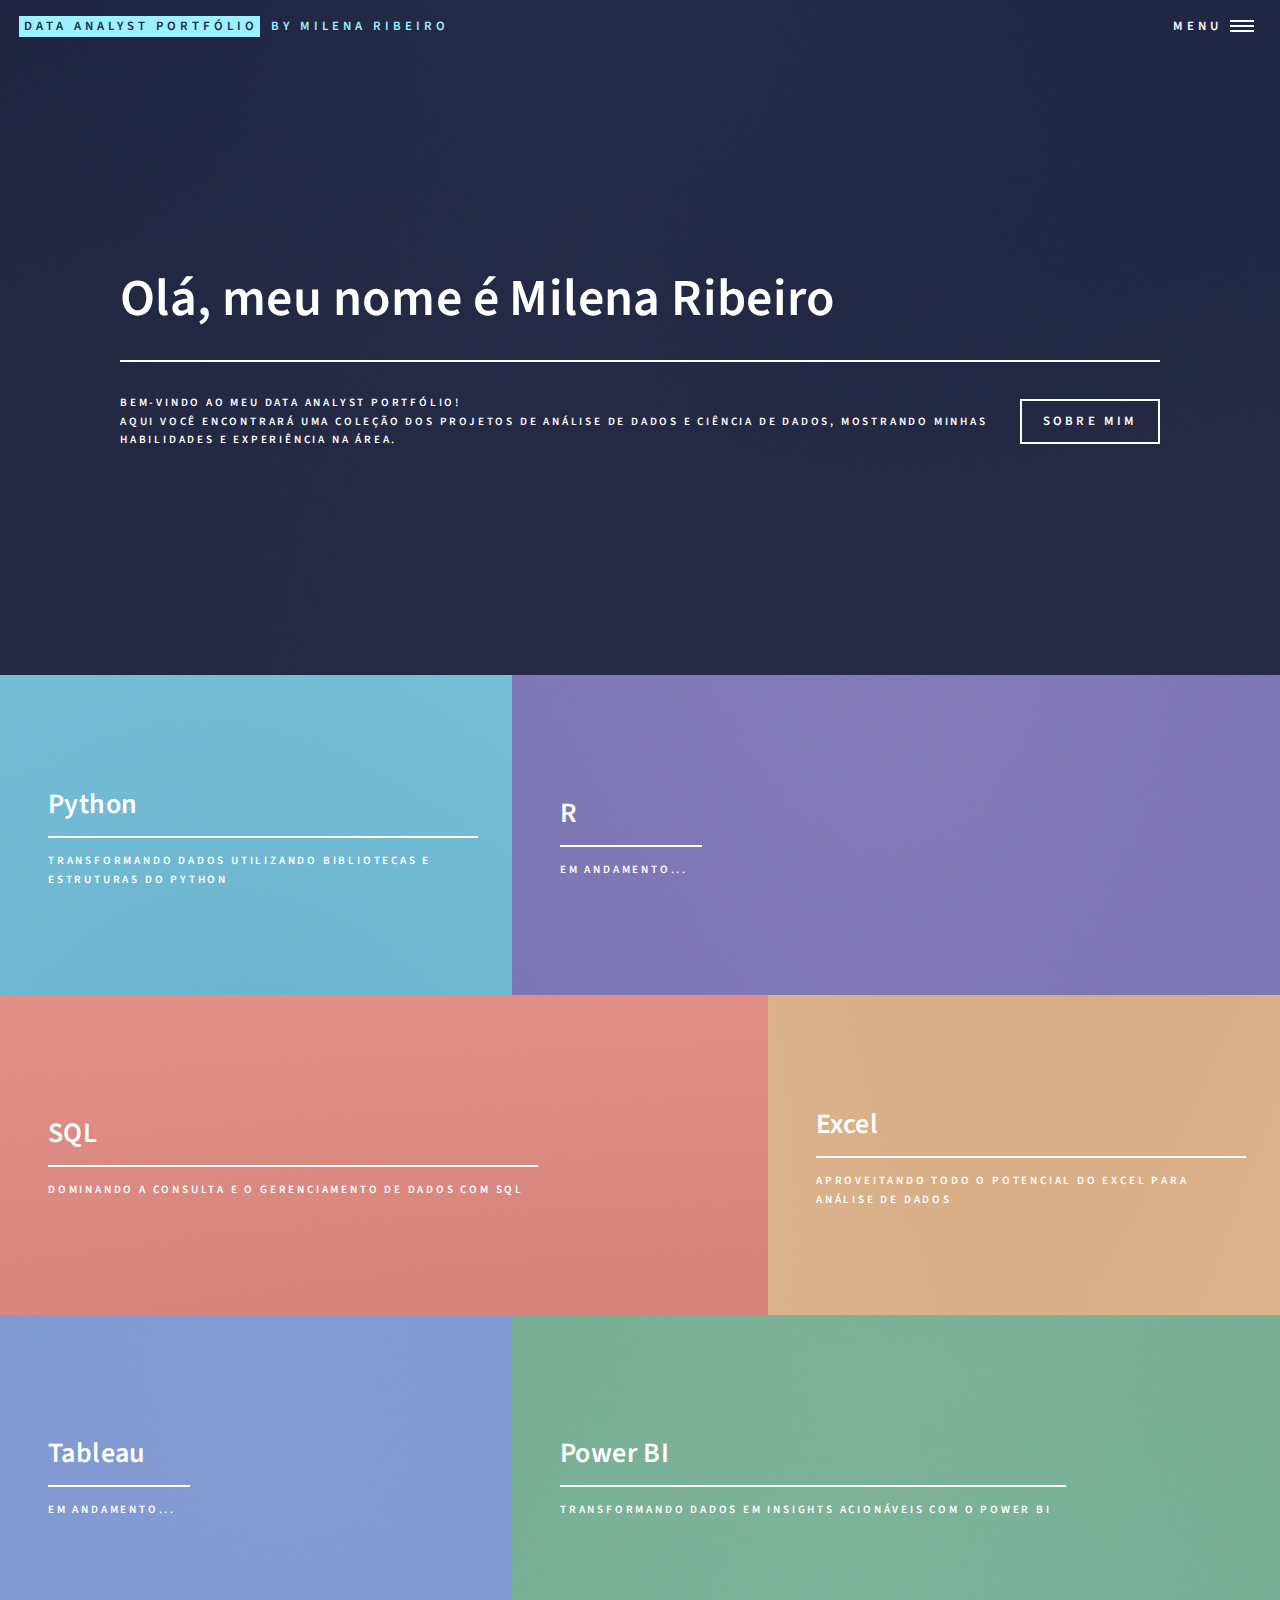
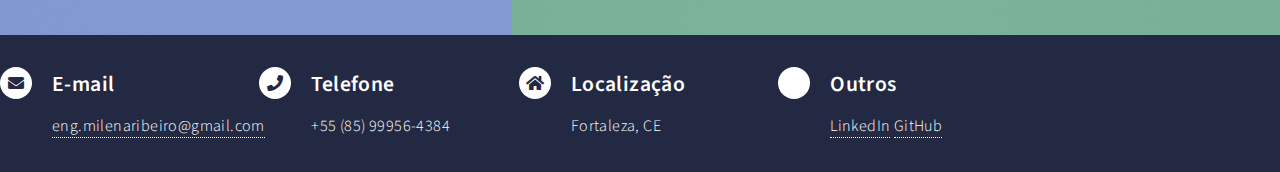
==== index.html @ 3d3c42dd "Base do portfolio" ====
<!DOCTYPE HTML>
<!--
	Forty by HTML5 UP
	html5up.net | @ajlkn
	Free for personal and commercial use under the CCA 3.0 license (html5up.net/license)
-->
<html>
	<head>
		<title>Milena Data Analyst Portfolio</title>
		<meta charset="utf-8" />
		<meta name="viewport" content="width=device-width, initial-scale=1, user-scalable=no" />
		<link rel="stylesheet" href="assets/css/main.css" />
		<noscript><link rel="stylesheet" href="assets/css/noscript.css" /></noscript>
	</head>
	<body class="is-preload">

		<!-- Wrapper -->
			<div id="wrapper">

				<!-- Header -->
					<header id="header" class="alt">
						<a href="index.html" class="logo"><strong>Data Analyst Portfólio</strong> <span>by Milena Ribeiro</span></a>
						<nav>
							<a href="#menu">Menu</a>
						</nav>
					</header>

				<!-- Menu -->
					<nav id="menu">
						<ul class="links">
							<li><a href="index.html">Início</a></li>
							<li><a href="about.html">Sobre mim</a></li>
							<li><a href="#footer">Contatos</a></li>
							 <div class="dropup">
								<button class="dropbtn">Projetos</button>
  								<div class="dropup-content">
										<a href="python.html">Python</a>
										<a href="r.html">R</a>
										<a href="sql.html">SQL</a>
										<a href="excel.html">Excel</a>
										<a href="tableau.html" target="_blank" class="link">Tableau</a>
										<a href="powerbi.html">Power BI</a>
								</div>
							 </div>	
						</ul>	 						
					</nav>

				<!-- Banner -->
					<section id="banner" class="major">
						<div class="inner">
							<header class="major">
								<h1>Olá, meu nome é Milena Ribeiro</h1>
							</header>
							<div class="content">
								<p>Bem-vindo ao meu Data Analyst Portfólio! <br>Aqui você encontrará uma coleção dos projetos de análise de dados e ciência de dados, mostrando minhas habilidades e experiência na área.</p>
								<ul class="actions">
									<li><a href="about.html" class="button">Sobre mim</a></li>
								</ul>
							</div>
						</div>
					</section>

				<!-- Main -->
					<div id="main">

						<!-- One -->
							<section id="one" class="tiles">
								<article>
									<span class="image">
										<img src="images/pic01.jpg" alt="" />
									</span>
									<header class="major">
										<h3><a href="python.html" class="link">Python</a></h3>
										<p>Transformando dados utilizando bibliotecas e estruturas do Python</p>
									</header>
								</article>
								<article>
									<span class="image">
										<img src="images/pic02.jpg" alt="" />
									</span>
									<header class="major">
										<h3><a href="r.html" class="link">R</a></h3>
										<p>Em andamento...</p>
									</header>
								</article>
								<article>
									<span class="image">
										<img src="images/pic03.jpg" alt="" />
									</span>
									<header class="major">
										<h3><a href="sql.html" class="link">SQL</a></h3>
										<p>Dominando a consulta e o gerenciamento de dados com SQL</p>
									</header>
								</article>
								<article>
									<span class="image">
										<img src="images/pic04.jpg" alt="" />
									</span>
									<header class="major">
										<h3><a href="excel.html" class="link">Excel</a></h3>
										<p>Aproveitando todo o potencial do Excel para análise de dados</p>
									</header>
								</article>
								<article>
									<span class="image">
										<img src="images/pic05.jpg" alt="" />
									</span>
									<header class="major">
										<h3><a href="tableau.html" target="_blank" class="link">Tableau</a></h3>
										<p>Em andamento...</p>
									</header>
								</article>
								<article>
									<span class="image">
										<img src="images/pic06.jpg" alt="" />
									</span>
									<header class="major">
										<h3><a href="powerbi.html" class="link">Power BI</a></h3>
										<p>Transformando dados em insights acionáveis com o Power BI</p>
									</header>
								</article>
							</section>

						<!-- Two -->
							<!--<section id="two">
								<div class="inner">
									<header class="major">
										<h2>Massa libero</h2>
									</header>
									<p>Nullam et orci eu lorem consequat tincidunt vivamus et sagittis libero. Mauris aliquet magna magna sed nunc rhoncus pharetra. Pellentesque condimentum sem. In efficitur ligula tate urna. Maecenas laoreet massa vel lacinia pellentesque lorem ipsum dolor. Nullam et orci eu lorem consequat tincidunt. Vivamus et sagittis libero. Mauris aliquet magna magna sed nunc rhoncus amet pharetra et feugiat tempus.</p>
									<ul class="actions">
										<li><a href="landing.html" class="button next">Get Started</a></li>
									</ul>
								</div>
							</section>-->

					</div>

				<!-- Contact -->
					<!--<section id="contact">
						<div class="inner">
							<section>
								<form method="post" action="form-handler.php">
									<div class="fields">
										<div class="field half">
											<label for="name">Name</label>
											<input type="text" name="name" id="name" />
										</div>
										<div class="field half">
											<label for="email">Email</label>
											<input type="text" name="email" id="email" />
										</div>
										<div class="field">
											<label for="message">Message</label>
											<textarea name="message" id="message" rows="6"></textarea>
										</div>
									</div>
									<ul class="actions">
										<li><input type="submit" value="Send Message" class="primary" /></li>
										<li><input type="reset" value="Clear" /></li>
									</ul>
								</form>
							</section>-->
							
						</div>
					</section>
					<p></p>
					<footer id="footer">
					<section class="split">
						<section style="display: inline-block; width: 20%;">
							<div class="contact-method">
								<span class="icon solid alt fa-envelope"></span>
								<h3>E-mail</h3>
								<a href="mailto:eng.milenaribeiro@gmail.com">eng.milenaribeiro@gmail.com</a>
							</div>
						</section>
						<section style="display: inline-block; width: 20%;">
							<div class="contact-method">
								<span class="icon solid alt fa-phone"></span>
								<h3>Telefone</h3>
								<span>+55 (85) 99956-4384</span>
							</div>
						</section>
						<section style="display: inline-block; width: 20%;">
							<div class="contact-method">
								<span class="icon solid alt fa-home"></span>
								<h3>Localização</h3>
								<span>Fortaleza, CE<br /></span>
							</div>
						</section>
						<section style="display: inline-block; width: 20%;">
							<div class="contact-method">
								<span class="icon solid alt fa-github"></span>
								<h3>Outros</h3>
								<span><a href="https://www.linkedin.com/in/engmilenaribeiro/">LinkedIn</a> <a href="https://github.com/mileribeiro">GitHub</a><br /></span>

								</section>
								
							</div>
						</section>
					</footer>
						

						
						
					</section>

				<!-- Footer -->
					<!--<footer id="footer">
						<div class="inner">
							<ul class="icons">-->
								<!--<li><a href="#" class="icon brands alt fa-twitter"><span class="label">Twitter</span></a></li>
								<li><a href="#" class="icon brands alt fa-facebook-f"><span class="label">Facebook</span></a></li>
								<li><a href="#" class="icon brands alt fa-instagram"><span class="label">Instagram</span></a></li>-->
								<!--<li><a href="#" class="icon brands alt fa-github"><span class="label">GitHub</span></a></li>
								<li><a href="#" class="icon brands alt fa-linkedin-in"><span class="label">LinkedIn</span></a></li>
							</ul>
							<ul class="copyright">
								<li>&copy; Untitled</li><li>Design: <a href="https://html5up.net">HTML5 UP</a></li>
							</ul>
						</div>
					</footer>-->

			</div>

		<!-- Scripts -->
			<script src="assets/js/jquery.min.js"></script>
			<script src="assets/js/jquery.scrolly.min.js"></script>
			<script src="assets/js/jquery.scrollex.min.js"></script>
			<script src="assets/js/browser.min.js"></script>
			<script src="assets/js/breakpoints.min.js"></script>
			<script src="assets/js/util.js"></script>
			<script src="assets/js/main.js"></script>

	</body>
</html>
---- assets/css/main.css ----
@import url(fontawesome-all.min.css);
@import url("https://fonts.googleapis.com/css?family=Source+Sans+Pro:300,300italic,600,600italic");

/*
	Forty by HTML5 UP
	html5up.net | @ajlkn
	Free for personal and commercial use under the CCA 3.0 license (html5up.net/license)
*/

html, body, div, span, applet, object,
iframe, h1, h2, h3, h4, h5, h6, p, blockquote,
pre, a, abbr, acronym, address, big, cite,
code, del, dfn, em, img, ins, kbd, q, s, samp,
small, strike, strong, sub, sup, tt, var, b,
u, i, center, dl, dt, dd, ol, ul, li, fieldset,
form, label, legend, table, caption, tbody,
tfoot, thead, tr, th, td, article, aside,
canvas, details, embed, figure, figcaption,
footer, header, hgroup, menu, nav, output, ruby,
section, summary, time, mark, audio, video {
	margin: 0;
	padding: 0;
	border: 0;
	font-size: 100%;
	font: inherit;
	vertical-align: baseline;}

article, aside, details, figcaption, figure,
footer, header, hgroup, menu, nav, section {
	display: block;}

body {
	line-height: 1;
}

ol, ul {
	list-style: none;
}

blockquote, q {
	quotes: none;
}

	blockquote:before, blockquote:after, q:before, q:after {
		content: '';
		content: none;
	}

table {
	border-collapse: collapse;
	border-spacing: 0;
}

body {
	-webkit-text-size-adjust: none;
}

mark {
	background-color: transparent;
	color: inherit;
}

input::-moz-focus-inner {
	border: 0;
	padding: 0;
}

input, select, textarea {
	-moz-appearance: none;
	-webkit-appearance: none;
	-ms-appearance: none;
	appearance: none;
}

/* Basic */

	@-ms-viewport {
		width: device-width;
	}

	body {
		-ms-overflow-style: scrollbar;
	}

	@media screen and (max-width: 480px) {

		html, body {
			min-width: 320px;
		}

	}

	html {
		box-sizing: border-box;
	}

	*, *:before, *:after {
		box-sizing: inherit;
	}

	body {
		background: #242943;
	}

		body.is-preload *, body.is-preload *:before, body.is-preload *:after {
			-moz-animation: none !important;
			-webkit-animation: none !important;
			-ms-animation: none !important;
			animation: none !important;
			-moz-transition: none !important;
			-webkit-transition: none !important;
			-ms-transition: none !important;
			transition: none !important;
		}

/* Type */

	body, input, select, textarea {
		color: #ffffff;
		font-family: "Source Sans Pro", Helvetica, sans-serif;
		font-size: 17pt;
		font-weight: 300;
		letter-spacing: 0.025em;
		line-height: 1.65;
	}

		@media screen and (max-width: 1680px) {

			body, input, select, textarea {
				font-size: 14pt;
			}

		}

		@media screen and (max-width: 1280px) {

			body, input, select, textarea {
				font-size: 12pt;
			}

		}

		@media screen and (max-width: 360px) {

			body, input, select, textarea {
				font-size: 11pt;
			}

		}

	a {
		-moz-transition: color 0.2s ease-in-out, border-bottom-color 0.2s ease-in-out;
		-webkit-transition: color 0.2s ease-in-out, border-bottom-color 0.2s ease-in-out;
		-ms-transition: color 0.2s ease-in-out, border-bottom-color 0.2s ease-in-out;
		transition: color 0.2s ease-in-out, border-bottom-color 0.2s ease-in-out;
		border-bottom: dotted 1px;
		color: inherit;
		text-decoration: none;
	}

		a:hover {
			border-bottom-color: transparent;
			color: #9bf1ff !important;
		}

		a:active {
			color: #53e3fb !important;
		}

	strong, b {
		color: #ffffff;
		font-weight: 600;
	}

	em, i {
		font-style: italic;
	}

	p {
		margin: 0 0 2em 0;
	}

	h1, h2, h3, h4, h5, h6 {
		color: #ffffff;
		font-weight: 600;
		line-height: 1.65;
		margin: 0 0 1em 0;
	}

		h1 a, h2 a, h3 a, h4 a, h5 a, h6 a {
			color: inherit;
			border-bottom: 0;
		}

	h1 {
		font-size: 2.5em;
	}

	h2 {
		font-size: 1.75em;
	}

	h3 {
		font-size: 1.35em;
	}

	h4 {
		font-size: 1.1em;
	}

	h5 {
		font-size: 0.9em;
	}

	h6 {
		font-size: 0.7em;
	}

	@media screen and (max-width: 736px) {

		h1 {
			font-size: 2em;
		}

		h2 {
			font-size: 1.5em;
		}

		h3 {
			font-size: 1.25em;
		}

	}

	sub {
		font-size: 0.8em;
		position: relative;
		top: 0.5em;
	}

	sup {
		font-size: 0.8em;
		position: relative;
		top: -0.5em;
	}

	blockquote {
		border-left: solid 4px rgba(212, 212, 255, 0.1);
		font-style: italic;
		margin: 0 0 2em 0;
		padding: 0.5em 0 0.5em 2em;
	}

	code {
		background: rgba(212, 212, 255, 0.035);
		font-family: "Courier New", monospace;
		font-size: 0.9em;
		margin: 0 0.25em;
		padding: 0.25em 0.65em;
	}

	pre {
		-webkit-overflow-scrolling: touch;
		font-family: "Courier New", monospace;
		font-size: 0.9em;
		margin: 0 0 2em 0;
	}

		pre code {
			display: block;
			line-height: 1.75;
			padding: 1em 1.5em;
			overflow-x: auto;
		}

	hr {
		border: 0;
		border-bottom: solid 1px rgba(212, 212, 255, 0.1);
		margin: 2em 0;
	}

		hr.major {
			margin: 3em 0;
		}

	.align-left {
		text-align: left;
	}

	.align-center {
		text-align: center;
	}

	.align-right {
		text-align: right;
	}

/* Row */

	.row {
		display: flex;
		flex-wrap: wrap;
		box-sizing: border-box;
		align-items: stretch;
	}

		.row > * {
			box-sizing: border-box;
		}

		.row.gtr-uniform > * > :last-child {
			margin-bottom: 0;
		}

		.row.aln-left {
			justify-content: flex-start;
		}

		.row.aln-center {
			justify-content: center;
		}

		.row.aln-right {
			justify-content: flex-end;
		}

		.row.aln-top {
			align-items: flex-start;
		}

		.row.aln-middle {
			align-items: center;
		}

		.row.aln-bottom {
			align-items: flex-end;
		}

		.row > .imp {
			order: -1;
		}

		.row > .col-1 {
			width: 8.33333%;
		}

		.row > .off-1 {
			margin-left: 8.33333%;
		}

		.row > .col-2 {
			width: 16.66667%;
		}

		.row > .off-2 {
			margin-left: 16.66667%;
		}

		.row > .col-3 {
			width: 25%;
		}

		.row > .off-3 {
			margin-left: 25%;
		}

		.row > .col-4 {
			width: 33.33333%;
		}

		.row > .off-4 {
			margin-left: 33.33333%;
		}

		.row > .col-5 {
			width: 41.66667%;
		}

		.row > .off-5 {
			margin-left: 41.66667%;
		}

		.row > .col-6 {
			width: 50%;
		}

		.row > .off-6 {
			margin-left: 50%;
		}

		.row > .col-7 {
			width: 58.33333%;
		}

		.row > .off-7 {
			margin-left: 58.33333%;
		}

		.row > .col-8 {
			width: 66.66667%;
		}

		.row > .off-8 {
			margin-left: 66.66667%;
		}

		.row > .col-9 {
			width: 75%;
		}

		.row > .off-9 {
			margin-left: 75%;
		}

		.row > .col-10 {
			width: 83.33333%;
		}

		.row > .off-10 {
			margin-left: 83.33333%;
		}

		.row > .col-11 {
			width: 91.66667%;
		}

		.row > .off-11 {
			margin-left: 91.66667%;
		}

		.row > .col-12 {
			width: 100%;
		}

		.row > .off-12 {
			margin-left: 100%;
		}

		.row.gtr-0 {
			margin-top: 0;
			margin-left: 0em;
		}

			.row.gtr-0 > * {
				padding: 0 0 0 0em;
			}

			.row.gtr-0.gtr-uniform {
				margin-top: 0em;
			}

				.row.gtr-0.gtr-uniform > * {
					padding-top: 0em;
				}

		.row.gtr-25 {
			margin-top: 0;
			margin-left: -0.5em;
		}

			.row.gtr-25 > * {
				padding: 0 0 0 0.5em;
			}

			.row.gtr-25.gtr-uniform {
				margin-top: -0.5em;
			}

				.row.gtr-25.gtr-uniform > * {
					padding-top: 0.5em;
				}

		.row.gtr-50 {
			margin-top: 0;
			margin-left: -1em;
		}

			.row.gtr-50 > * {
				padding: 0 0 0 1em;
			}

			.row.gtr-50.gtr-uniform {
				margin-top: -1em;
			}

				.row.gtr-50.gtr-uniform > * {
					padding-top: 1em;
				}

		.row {
			margin-top: 0;
			margin-left: -2em;
		}

			.row > * {
				padding: 0 0 0 2em;
			}

			.row.gtr-uniform {
				margin-top: -2em;
			}

				.row.gtr-uniform > * {
					padding-top: 2em;
				}

		.row.gtr-150 {
			margin-top: 0;
			margin-left: -3em;
		}

			.row.gtr-150 > * {
				padding: 0 0 0 3em;
			}

			.row.gtr-150.gtr-uniform {
				margin-top: -3em;
			}

				.row.gtr-150.gtr-uniform > * {
					padding-top: 3em;
				}

		.row.gtr-200 {
			margin-top: 0;
			margin-left: -4em;
		}

			.row.gtr-200 > * {
				padding: 0 0 0 4em;
			}

			.row.gtr-200.gtr-uniform {
				margin-top: -4em;
			}

				.row.gtr-200.gtr-uniform > * {
					padding-top: 4em;
				}

		@media screen and (max-width: 1680px) {

			.row {
				display: flex;
				flex-wrap: wrap;
				box-sizing: border-box;
				align-items: stretch;
			}

				.row > * {
					box-sizing: border-box;
				}

				.row.gtr-uniform > * > :last-child {
					margin-bottom: 0;
				}

				.row.aln-left {
					justify-content: flex-start;
				}

				.row.aln-center {
					justify-content: center;
				}

				.row.aln-right {
					justify-content: flex-end;
				}

				.row.aln-top {
					align-items: flex-start;
				}

				.row.aln-middle {
					align-items: center;
				}

				.row.aln-bottom {
					align-items: flex-end;
				}

				.row > .imp-xlarge {
					order: -1;
				}

				.row > .col-1-xlarge {
					width: 8.33333%;
				}

				.row > .off-1-xlarge {
					margin-left: 8.33333%;
				}

				.row > .col-2-xlarge {
					width: 16.66667%;
				}

				.row > .off-2-xlarge {
					margin-left: 16.66667%;
				}

				.row > .col-3-xlarge {
					width: 25%;
				}

				.row > .off-3-xlarge {
					margin-left: 25%;
				}

				.row > .col-4-xlarge {
					width: 33.33333%;
				}

				.row > .off-4-xlarge {
					margin-left: 33.33333%;
				}

				.row > .col-5-xlarge {
					width: 41.66667%;
				}

				.row > .off-5-xlarge {
					margin-left: 41.66667%;
				}

				.row > .col-6-xlarge {
					width: 50%;
				}

				.row > .off-6-xlarge {
					margin-left: 50%;
				}

				.row > .col-7-xlarge {
					width: 58.33333%;
				}

				.row > .off-7-xlarge {
					margin-left: 58.33333%;
				}

				.row > .col-8-xlarge {
					width: 66.66667%;
				}

				.row > .off-8-xlarge {
					margin-left: 66.66667%;
				}

				.row > .col-9-xlarge {
					width: 75%;
				}

				.row > .off-9-xlarge {
					margin-left: 75%;
				}

				.row > .col-10-xlarge {
					width: 83.33333%;
				}

				.row > .off-10-xlarge {
					margin-left: 83.33333%;
				}

				.row > .col-11-xlarge {
					width: 91.66667%;
				}

				.row > .off-11-xlarge {
					margin-left: 91.66667%;
				}

				.row > .col-12-xlarge {
					width: 100%;
				}

				.row > .off-12-xlarge {
					margin-left: 100%;
				}

				.row.gtr-0 {
					margin-top: 0;
					margin-left: 0em;
				}

					.row.gtr-0 > * {
						padding: 0 0 0 0em;
					}

					.row.gtr-0.gtr-uniform {
						margin-top: 0em;
					}

						.row.gtr-0.gtr-uniform > * {
							padding-top: 0em;
						}

				.row.gtr-25 {
					margin-top: 0;
					margin-left: -0.5em;
				}

					.row.gtr-25 > * {
						padding: 0 0 0 0.5em;
					}

					.row.gtr-25.gtr-uniform {
						margin-top: -0.5em;
					}

						.row.gtr-25.gtr-uniform > * {
							padding-top: 0.5em;
						}

				.row.gtr-50 {
					margin-top: 0;
					margin-left: -1em;
				}

					.row.gtr-50 > * {
						padding: 0 0 0 1em;
					}

					.row.gtr-50.gtr-uniform {
						margin-top: -1em;
					}

						.row.gtr-50.gtr-uniform > * {
							padding-top: 1em;
						}

				.row {
					margin-top: 0;
					margin-left: -2em;
				}

					.row > * {
						padding: 0 0 0 2em;
					}

					.row.gtr-uniform {
						margin-top: -2em;
					}

						.row.gtr-uniform > * {
							padding-top: 2em;
						}

				.row.gtr-150 {
					margin-top: 0;
					margin-left: -3em;
				}

					.row.gtr-150 > * {
						padding: 0 0 0 3em;
					}

					.row.gtr-150.gtr-uniform {
						margin-top: -3em;
					}

						.row.gtr-150.gtr-uniform > * {
							padding-top: 3em;
						}

				.row.gtr-200 {
					margin-top: 0;
					margin-left: -4em;
				}

					.row.gtr-200 > * {
						padding: 0 0 0 4em;
					}

					.row.gtr-200.gtr-uniform {
						margin-top: -4em;
					}

						.row.gtr-200.gtr-uniform > * {
							padding-top: 4em;
						}

		}

		@media screen and (max-width: 1280px) {

			.row {
				display: flex;
				flex-wrap: wrap;
				box-sizing: border-box;
				align-items: stretch;
			}

				.row > * {
					box-sizing: border-box;
				}

				.row.gtr-uniform > * > :last-child {
					margin-bottom: 0;
				}

				.row.aln-left {
					justify-content: flex-start;
				}

				.row.aln-center {
					justify-content: center;
				}

				.row.aln-right {
					justify-content: flex-end;
				}

				.row.aln-top {
					align-items: flex-start;
				}

				.row.aln-middle {
					align-items: center;
				}

				.row.aln-bottom {
					align-items: flex-end;
				}

				.row > .imp-large {
					order: -1;
				}

				.row > .col-1-large {
					width: 8.33333%;
				}

				.row > .off-1-large {
					margin-left: 8.33333%;
				}

				.row > .col-2-large {
					width: 16.66667%;
				}

				.row > .off-2-large {
					margin-left: 16.66667%;
				}

				.row > .col-3-large {
					width: 25%;
				}

				.row > .off-3-large {
					margin-left: 25%;
				}

				.row > .col-4-large {
					width: 33.33333%;
				}

				.row > .off-4-large {
					margin-left: 33.33333%;
				}

				.row > .col-5-large {
					width: 41.66667%;
				}

				.row > .off-5-large {
					margin-left: 41.66667%;
				}

				.row > .col-6-large {
					width: 50%;
				}

				.row > .off-6-large {
					margin-left: 50%;
				}

				.row > .col-7-large {
					width: 58.33333%;
				}

				.row > .off-7-large {
					margin-left: 58.33333%;
				}

				.row > .col-8-large {
					width: 66.66667%;
				}

				.row > .off-8-large {
					margin-left: 66.66667%;
				}

				.row > .col-9-large {
					width: 75%;
				}

				.row > .off-9-large {
					margin-left: 75%;
				}

				.row > .col-10-large {
					width: 83.33333%;
				}

				.row > .off-10-large {
					margin-left: 83.33333%;
				}

				.row > .col-11-large {
					width: 91.66667%;
				}

				.row > .off-11-large {
					margin-left: 91.66667%;
				}

				.row > .col-12-large {
					width: 100%;
				}

				.row > .off-12-large {
					margin-left: 100%;
				}

				.row.gtr-0 {
					margin-top: 0;
					margin-left: 0em;
				}

					.row.gtr-0 > * {
						padding: 0 0 0 0em;
					}

					.row.gtr-0.gtr-uniform {
						margin-top: 0em;
					}

						.row.gtr-0.gtr-uniform > * {
							padding-top: 0em;
						}

				.row.gtr-25 {
					margin-top: 0;
					margin-left: -0.375em;
				}

					.row.gtr-25 > * {
						padding: 0 0 0 0.375em;
					}

					.row.gtr-25.gtr-uniform {
						margin-top: -0.375em;
					}

						.row.gtr-25.gtr-uniform > * {
							padding-top: 0.375em;
						}

				.row.gtr-50 {
					margin-top: 0;
					margin-left: -0.75em;
				}

					.row.gtr-50 > * {
						padding: 0 0 0 0.75em;
					}

					.row.gtr-50.gtr-uniform {
						margin-top: -0.75em;
					}

						.row.gtr-50.gtr-uniform > * {
							padding-top: 0.75em;
						}

				.row {
					margin-top: 0;
					margin-left: -1.5em;
				}

					.row > * {
						padding: 0 0 0 1.5em;
					}

					.row.gtr-uniform {
						margin-top: -1.5em;
					}

						.row.gtr-uniform > * {
							padding-top: 1.5em;
						}

				.row.gtr-150 {
					margin-top: 0;
					margin-left: -2.25em;
				}

					.row.gtr-150 > * {
						padding: 0 0 0 2.25em;
					}

					.row.gtr-150.gtr-uniform {
						margin-top: -2.25em;
					}

						.row.gtr-150.gtr-uniform > * {
							padding-top: 2.25em;
						}

				.row.gtr-200 {
					margin-top: 0;
					margin-left: -3em;
				}

					.row.gtr-200 > * {
						padding: 0 0 0 3em;
					}

					.row.gtr-200.gtr-uniform {
						margin-top: -3em;
					}

						.row.gtr-200.gtr-uniform > * {
							padding-top: 3em;
						}

		}

		@media screen and (max-width: 980px) {

			.row {
				display: flex;
				flex-wrap: wrap;
				box-sizing: border-box;
				align-items: stretch;
			}

				.row > * {
					box-sizing: border-box;
				}

				.row.gtr-uniform > * > :last-child {
					margin-bottom: 0;
				}

				.row.aln-left {
					justify-content: flex-start;
				}

				.row.aln-center {
					justify-content: center;
				}

				.row.aln-right {
					justify-content: flex-end;
				}

				.row.aln-top {
					align-items: flex-start;
				}

				.row.aln-middle {
					align-items: center;
				}

				.row.aln-bottom {
					align-items: flex-end;
				}

				.row > .imp-medium {
					order: -1;
				}

				.row > .col-1-medium {
					width: 8.33333%;
				}

				.row > .off-1-medium {
					margin-left: 8.33333%;
				}

				.row > .col-2-medium {
					width: 16.66667%;
				}

				.row > .off-2-medium {
					margin-left: 16.66667%;
				}

				.row > .col-3-medium {
					width: 25%;
				}

				.row > .off-3-medium {
					margin-left: 25%;
				}

				.row > .col-4-medium {
					width: 33.33333%;
				}

				.row > .off-4-medium {
					margin-left: 33.33333%;
				}

				.row > .col-5-medium {
					width: 41.66667%;
				}

				.row > .off-5-medium {
					margin-left: 41.66667%;
				}

				.row > .col-6-medium {
					width: 50%;
				}

				.row > .off-6-medium {
					margin-left: 50%;
				}

				.row > .col-7-medium {
					width: 58.33333%;
				}

				.row > .off-7-medium {
					margin-left: 58.33333%;
				}

				.row > .col-8-medium {
					width: 66.66667%;
				}

				.row > .off-8-medium {
					margin-left: 66.66667%;
				}

				.row > .col-9-medium {
					width: 75%;
				}

				.row > .off-9-medium {
					margin-left: 75%;
				}

				.row > .col-10-medium {
					width: 83.33333%;
				}

				.row > .off-10-medium {
					margin-left: 83.33333%;
				}

				.row > .col-11-medium {
					width: 91.66667%;
				}

				.row > .off-11-medium {
					margin-left: 91.66667%;
				}

				.row > .col-12-medium {
					width: 100%;
				}

				.row > .off-12-medium {
					margin-left: 100%;
				}

				.row.gtr-0 {
					margin-top: 0;
					margin-left: 0em;
				}

					.row.gtr-0 > * {
						padding: 0 0 0 0em;
					}

					.row.gtr-0.gtr-uniform {
						margin-top: 0em;
					}

						.row.gtr-0.gtr-uniform > * {
							padding-top: 0em;
						}

				.row.gtr-25 {
					margin-top: 0;
					margin-left: -0.375em;
				}

					.row.gtr-25 > * {
						padding: 0 0 0 0.375em;
					}

					.row.gtr-25.gtr-uniform {
						margin-top: -0.375em;
					}

						.row.gtr-25.gtr-uniform > * {
							padding-top: 0.375em;
						}

				.row.gtr-50 {
					margin-top: 0;
					margin-left: -0.75em;
				}

					.row.gtr-50 > * {
						padding: 0 0 0 0.75em;
					}

					.row.gtr-50.gtr-uniform {
						margin-top: -0.75em;
					}

						.row.gtr-50.gtr-uniform > * {
							padding-top: 0.75em;
						}

				.row {
					margin-top: 0;
					margin-left: -1.5em;
				}

					.row > * {
						padding: 0 0 0 1.5em;
					}

					.row.gtr-uniform {
						margin-top: -1.5em;
					}

						.row.gtr-uniform > * {
							padding-top: 1.5em;
						}

				.row.gtr-150 {
					margin-top: 0;
					margin-left: -2.25em;
				}

					.row.gtr-150 > * {
						padding: 0 0 0 2.25em;
					}

					.row.gtr-150.gtr-uniform {
						margin-top: -2.25em;
					}

						.row.gtr-150.gtr-uniform > * {
							padding-top: 2.25em;
						}

				.row.gtr-200 {
					margin-top: 0;
					margin-left: -3em;
				}

					.row.gtr-200 > * {
						padding: 0 0 0 3em;
					}

					.row.gtr-200.gtr-uniform {
						margin-top: -3em;
					}

						.row.gtr-200.gtr-uniform > * {
							padding-top: 3em;
						}

		}

		@media screen and (max-width: 736px) {

			.row {
				display: flex;
				flex-wrap: wrap;
				box-sizing: border-box;
				align-items: stretch;
			}

				.row > * {
					box-sizing: border-box;
				}

				.row.gtr-uniform > * > :last-child {
					margin-bottom: 0;
				}

				.row.aln-left {
					justify-content: flex-start;
				}

				.row.aln-center {
					justify-content: center;
				}

				.row.aln-right {
					justify-content: flex-end;
				}

				.row.aln-top {
					align-items: flex-start;
				}

				.row.aln-middle {
					align-items: center;
				}

				.row.aln-bottom {
					align-items: flex-end;
				}

				.row > .imp-small {
					order: -1;
				}

				.row > .col-1-small {
					width: 8.33333%;
				}

				.row > .off-1-small {
					margin-left: 8.33333%;
				}

				.row > .col-2-small {
					width: 16.66667%;
				}

				.row > .off-2-small {
					margin-left: 16.66667%;
				}

				.row > .col-3-small {
					width: 25%;
				}

				.row > .off-3-small {
					margin-left: 25%;
				}

				.row > .col-4-small {
					width: 33.33333%;
				}

				.row > .off-4-small {
					margin-left: 33.33333%;
				}

				.row > .col-5-small {
					width: 41.66667%;
				}

				.row > .off-5-small {
					margin-left: 41.66667%;
				}

				.row > .col-6-small {
					width: 50%;
				}

				.row > .off-6-small {
					margin-left: 50%;
				}

				.row > .col-7-small {
					width: 58.33333%;
				}

				.row > .off-7-small {
					margin-left: 58.33333%;
				}

				.row > .col-8-small {
					width: 66.66667%;
				}

				.row > .off-8-small {
					margin-left: 66.66667%;
				}

				.row > .col-9-small {
					width: 75%;
				}

				.row > .off-9-small {
					margin-left: 75%;
				}

				.row > .col-10-small {
					width: 83.33333%;
				}

				.row > .off-10-small {
					margin-left: 83.33333%;
				}

				.row > .col-11-small {
					width: 91.66667%;
				}

				.row > .off-11-small {
					margin-left: 91.66667%;
				}

				.row > .col-12-small {
					width: 100%;
				}

				.row > .off-12-small {
					margin-left: 100%;
				}

				.row.gtr-0 {
					margin-top: 0;
					margin-left: 0em;
				}

					.row.gtr-0 > * {
						padding: 0 0 0 0em;
					}

					.row.gtr-0.gtr-uniform {
						margin-top: 0em;
					}

						.row.gtr-0.gtr-uniform > * {
							padding-top: 0em;
						}

				.row.gtr-25 {
					margin-top: 0;
					margin-left: -0.3125em;
				}

					.row.gtr-25 > * {
						padding: 0 0 0 0.3125em;
					}

					.row.gtr-25.gtr-uniform {
						margin-top: -0.3125em;
					}

						.row.gtr-25.gtr-uniform > * {
							padding-top: 0.3125em;
						}

				.row.gtr-50 {
					margin-top: 0;
					margin-left: -0.625em;
				}

					.row.gtr-50 > * {
						padding: 0 0 0 0.625em;
					}

					.row.gtr-50.gtr-uniform {
						margin-top: -0.625em;
					}

						.row.gtr-50.gtr-uniform > * {
							padding-top: 0.625em;
						}

				.row {
					margin-top: 0;
					margin-left: -1.25em;
				}

					.row > * {
						padding: 0 0 0 1.25em;
					}

					.row.gtr-uniform {
						margin-top: -1.25em;
					}

						.row.gtr-uniform > * {
							padding-top: 1.25em;
						}

				.row.gtr-150 {
					margin-top: 0;
					margin-left: -1.875em;
				}

					.row.gtr-150 > * {
						padding: 0 0 0 1.875em;
					}

					.row.gtr-150.gtr-uniform {
						margin-top: -1.875em;
					}

						.row.gtr-150.gtr-uniform > * {
							padding-top: 1.875em;
						}

				.row.gtr-200 {
					margin-top: 0;
					margin-left: -2.5em;
				}

					.row.gtr-200 > * {
						padding: 0 0 0 2.5em;
					}

					.row.gtr-200.gtr-uniform {
						margin-top: -2.5em;
					}

						.row.gtr-200.gtr-uniform > * {
							padding-top: 2.5em;
						}

		}

		@media screen and (max-width: 480px) {

			.row {
				display: flex;
				flex-wrap: wrap;
				box-sizing: border-box;
				align-items: stretch;
			}

				.row > * {
					box-sizing: border-box;
				}

				.row.gtr-uniform > * > :last-child {
					margin-bottom: 0;
				}

				.row.aln-left {
					justify-content: flex-start;
				}

				.row.aln-center {
					justify-content: center;
				}

				.row.aln-right {
					justify-content: flex-end;
				}

				.row.aln-top {
					align-items: flex-start;
				}

				.row.aln-middle {
					align-items: center;
				}

				.row.aln-bottom {
					align-items: flex-end;
				}

				.row > .imp-xsmall {
					order: -1;
				}

				.row > .col-1-xsmall {
					width: 8.33333%;
				}

				.row > .off-1-xsmall {
					margin-left: 8.33333%;
				}

				.row > .col-2-xsmall {
					width: 16.66667%;
				}

				.row > .off-2-xsmall {
					margin-left: 16.66667%;
				}

				.row > .col-3-xsmall {
					width: 25%;
				}

				.row > .off-3-xsmall {
					margin-left: 25%;
				}

				.row > .col-4-xsmall {
					width: 33.33333%;
				}

				.row > .off-4-xsmall {
					margin-left: 33.33333%;
				}

				.row > .col-5-xsmall {
					width: 41.66667%;
				}

				.row > .off-5-xsmall {
					margin-left: 41.66667%;
				}

				.row > .col-6-xsmall {
					width: 50%;
				}

				.row > .off-6-xsmall {
					margin-left: 50%;
				}

				.row > .col-7-xsmall {
					width: 58.33333%;
				}

				.row > .off-7-xsmall {
					margin-left: 58.33333%;
				}

				.row > .col-8-xsmall {
					width: 66.66667%;
				}

				.row > .off-8-xsmall {
					margin-left: 66.66667%;
				}

				.row > .col-9-xsmall {
					width: 75%;
				}

				.row > .off-9-xsmall {
					margin-left: 75%;
				}

				.row > .col-10-xsmall {
					width: 83.33333%;
				}

				.row > .off-10-xsmall {
					margin-left: 83.33333%;
				}

				.row > .col-11-xsmall {
					width: 91.66667%;
				}

				.row > .off-11-xsmall {
					margin-left: 91.66667%;
				}

				.row > .col-12-xsmall {
					width: 100%;
				}

				.row > .off-12-xsmall {
					margin-left: 100%;
				}

				.row.gtr-0 {
					margin-top: 0;
					margin-left: 0em;
				}

					.row.gtr-0 > * {
						padding: 0 0 0 0em;
					}

					.row.gtr-0.gtr-uniform {
						margin-top: 0em;
					}

						.row.gtr-0.gtr-uniform > * {
							padding-top: 0em;
						}

				.row.gtr-25 {
					margin-top: 0;
					margin-left: -0.3125em;
				}

					.row.gtr-25 > * {
						padding: 0 0 0 0.3125em;
					}

					.row.gtr-25.gtr-uniform {
						margin-top: -0.3125em;
					}

						.row.gtr-25.gtr-uniform > * {
							padding-top: 0.3125em;
						}

				.row.gtr-50 {
					margin-top: 0;
					margin-left: -0.625em;
				}

					.row.gtr-50 > * {
						padding: 0 0 0 0.625em;
					}

					.row.gtr-50.gtr-uniform {
						margin-top: -0.625em;
					}

						.row.gtr-50.gtr-uniform > * {
							padding-top: 0.625em;
						}

				.row {
					margin-top: 0;
					margin-left: -1.25em;
				}

					.row > * {
						padding: 0 0 0 1.25em;
					}

					.row.gtr-uniform {
						margin-top: -1.25em;
					}

						.row.gtr-uniform > * {
							padding-top: 1.25em;
						}

				.row.gtr-150 {
					margin-top: 0;
					margin-left: -1.875em;
				}

					.row.gtr-150 > * {
						padding: 0 0 0 1.875em;
					}

					.row.gtr-150.gtr-uniform {
						margin-top: -1.875em;
					}

						.row.gtr-150.gtr-uniform > * {
							padding-top: 1.875em;
						}

				.row.gtr-200 {
					margin-top: 0;
					margin-left: -2.5em;
				}

					.row.gtr-200 > * {
						padding: 0 0 0 2.5em;
					}

					.row.gtr-200.gtr-uniform {
						margin-top: -2.5em;
					}

						.row.gtr-200.gtr-uniform > * {
							padding-top: 2.5em;
						}

		}

/* Section/Article */

	section.special, article.special {
		text-align: center;
	}

	header.major {
		width: -moz-max-content;
		width: -webkit-max-content;
		width: -ms-max-content;
		width: max-content;
		margin-bottom: 2em;
	}

		header.major > :first-child {
			margin-bottom: 0;
			width: calc(100% + 0.5em);
		}

			header.major > :first-child:after {
				content: '';
				background-color: #ffffff;
				display: block;
				height: 2px;
				margin: 0.325em 0 0.5em 0;
				width: 100%;
			}

		header.major > p {
			font-size: 0.7em;
			font-weight: 600;
			letter-spacing: 0.25em;
			margin-bottom: 0;
			text-transform: uppercase;
		}

		body.is-ie header.major > :first-child:after {
			max-width: 9em;
		}

		body.is-ie header.major > h1:after {
			max-width: 100% !important;
		}

	@media screen and (max-width: 736px) {

		header.major > p br {
			display: none;
		}

	}

/* Form */

	form {
		margin: 0 0 2em 0;
	}

		form > :last-child {
			margin-bottom: 0;
		}

		form > .fields {
			display: -moz-flex;
			display: -webkit-flex;
			display: -ms-flex;
			display: flex;
			-moz-flex-wrap: wrap;
			-webkit-flex-wrap: wrap;
			-ms-flex-wrap: wrap;
			flex-wrap: wrap;
			width: calc(100% + 3em);
			margin: -1.5em 0 2em -1.5em;
		}

			form > .fields > .field {
				-moz-flex-grow: 0;
				-webkit-flex-grow: 0;
				-ms-flex-grow: 0;
				flex-grow: 0;
				-moz-flex-shrink: 0;
				-webkit-flex-shrink: 0;
				-ms-flex-shrink: 0;
				flex-shrink: 0;
				padding: 1.5em 0 0 1.5em;
				width: calc(100% - 1.5em);
			}

				form > .fields > .field.half {
					width: calc(50% - 0.75em);
				}

				form > .fields > .field.third {
					width: calc(100%/3 - 0.5em);
				}

				form > .fields > .field.quarter {
					width: calc(25% - 0.375em);
				}

		@media screen and (max-width: 480px) {

			form > .fields {
				width: calc(100% + 3em);
				margin: -1.5em 0 2em -1.5em;
			}

				form > .fields > .field {
					padding: 1.5em 0 0 1.5em;
					width: calc(100% - 1.5em);
				}

					form > .fields > .field.half {
						width: calc(100% - 1.5em);
					}

					form > .fields > .field.third {
						width: calc(100% - 1.5em);
					}

					form > .fields > .field.quarter {
						width: calc(100% - 1.5em);
					}

		}

	label {
		color: #ffffff;
		display: block;
		font-size: 0.8em;
		font-weight: 600;
		letter-spacing: 0.25em;
		margin: 0 0 1em 0;
		text-transform: uppercase;
	}

	input[type="text"],
	input[type="password"],
	input[type="email"],
	input[type="tel"],
	input[type="search"],
	input[type="url"],
	select,
	textarea {
		-moz-appearance: none;
		-webkit-appearance: none;
		-ms-appearance: none;
		appearance: none;
		background: rgba(212, 212, 255, 0.035);
		border: none;
		border-radius: 0;
		color: inherit;
		display: block;
		outline: 0;
		padding: 0 1em;
		text-decoration: none;
		width: 100%;
	}

		input[type="text"]:invalid,
		input[type="password"]:invalid,
		input[type="email"]:invalid,
		input[type="tel"]:invalid,
		input[type="search"]:invalid,
		input[type="url"]:invalid,
		select:invalid,
		textarea:invalid {
			box-shadow: none;
		}

		input[type="text"]:focus,
		input[type="password"]:focus,
		input[type="email"]:focus,
		input[type="tel"]:focus,
		input[type="search"]:focus,
		input[type="url"]:focus,
		select:focus,
		textarea:focus {
			border-color: #9bf1ff;
			box-shadow: 0 0 0 2px #9bf1ff;
		}

	select {
		background-image: url("data:image/svg+xml;charset=utf8,%3Csvg xmlns='http://www.w3.org/2000/svg' width='40' height='40' preserveAspectRatio='none' viewBox='0 0 40 40'%3E%3Cpath d='M9.4,12.3l10.4,10.4l10.4-10.4c0.2-0.2,0.5-0.4,0.9-0.4c0.3,0,0.6,0.1,0.9,0.4l3.3,3.3c0.2,0.2,0.4,0.5,0.4,0.9 c0,0.4-0.1,0.6-0.4,0.9L20.7,31.9c-0.2,0.2-0.5,0.4-0.9,0.4c-0.3,0-0.6-0.1-0.9-0.4L4.3,17.3c-0.2-0.2-0.4-0.5-0.4-0.9 c0-0.4,0.1-0.6,0.4-0.9l3.3-3.3c0.2-0.2,0.5-0.4,0.9-0.4S9.1,12.1,9.4,12.3z' fill='rgba(212, 212, 255, 0.1)' /%3E%3C/svg%3E");
		background-size: 1.25rem;
		background-repeat: no-repeat;
		background-position: calc(100% - 1rem) center;
		height: 2.75em;
		padding-right: 2.75em;
		text-overflow: ellipsis;
	}

		select option {
			color: #ffffff;
			background: #242943;
		}

		select:focus::-ms-value {
			background-color: transparent;
		}

		select::-ms-expand {
			display: none;
		}

	input[type="text"],
	input[type="password"],
	input[type="email"],
	input[type="tel"],
	input[type="search"],
	input[type="url"],
	select {
		height: 2.75em;
	}

	textarea {
		padding: 0.75em 1em;
	}

	input[type="checkbox"],
	input[type="radio"] {
		-moz-appearance: none;
		-webkit-appearance: none;
		-ms-appearance: none;
		appearance: none;
		display: block;
		float: left;
		margin-right: -2em;
		opacity: 0;
		width: 1em;
		z-index: -1;
	}

		input[type="checkbox"] + label,
		input[type="radio"] + label {
			text-decoration: none;
			color: #ffffff;
			cursor: pointer;
			display: inline-block;
			font-weight: 300;
			padding-left: 2.65em;
			padding-right: 0.75em;
			position: relative;
		}

			input[type="checkbox"] + label:before,
			input[type="radio"] + label:before {
				-moz-osx-font-smoothing: grayscale;
				-webkit-font-smoothing: antialiased;
				display: inline-block;
				font-style: normal;
				font-variant: normal;
				text-rendering: auto;
				line-height: 1;
				text-transform: none !important;
				font-family: 'Font Awesome 5 Free';
				font-weight: 900;
			}

			input[type="checkbox"] + label:before,
			input[type="radio"] + label:before {
				background: rgba(212, 212, 255, 0.035);
				content: '';
				display: inline-block;
				font-size: 0.8em;
				height: 2.0625em;
				left: 0;
				letter-spacing: 0;
				line-height: 2.0625em;
				position: absolute;
				text-align: center;
				top: 0;
				width: 2.0625em;
			}

		input[type="checkbox"]:checked + label:before,
		input[type="radio"]:checked + label:before {
			background: #ffffff;
			border-color: #9bf1ff;
			content: '\f00c';
			color: #242943;
		}

		input[type="checkbox"]:focus + label:before,
		input[type="radio"]:focus + label:before {
			box-shadow: 0 0 0 2px #9bf1ff;
		}

	input[type="radio"] + label:before {
		border-radius: 100%;
	}

	::-webkit-input-placeholder {
		color: rgba(244, 244, 255, 0.2) !important;
		opacity: 1.0;
	}

	:-moz-placeholder {
		color: rgba(244, 244, 255, 0.2) !important;
		opacity: 1.0;
	}

	::-moz-placeholder {
		color: rgba(244, 244, 255, 0.2) !important;
		opacity: 1.0;
	}

	:-ms-input-placeholder {
		color: rgba(244, 244, 255, 0.2) !important;
		opacity: 1.0;
	}

/* Box */

	.box {
		border: solid 1px rgba(212, 212, 255, 0.1);
		margin-bottom: 2em;
		padding: 1.5em;
	}

		.box > :last-child,
		.box > :last-child > :last-child,
		.box > :last-child > :last-child > :last-child {
			margin-bottom: 0;
		}

		.box.alt {
			border: 0;
			border-radius: 0;
			padding: 0;
		}

/* Icon */

	.icon {
		text-decoration: none;
		border-bottom: none;
		position: relative;
	}

		.icon:before {
			-moz-osx-font-smoothing: grayscale;
			-webkit-font-smoothing: antialiased;
			display: inline-block;
			font-style: normal;
			font-variant: normal;
			text-rendering: auto;
			line-height: 1;
			text-transform: none !important;
			font-family: 'Font Awesome 5 Free';
			font-weight: 400;
		}

		.icon > .label {
			display: none;
		}

		.icon:before {
			line-height: inherit;
		}

		.icon.solid:before {
			font-weight: 900;
		}

		.icon.brands:before {
			font-family: 'Font Awesome 5 Brands';
		}

		.icon.alt:before {
			background-color: #ffffff;
			border-radius: 100%;
			color: #242943;
			display: inline-block;
			height: 2em;
			line-height: 2em;
			text-align: center;
			width: 2em;
		}

	a.icon.alt:before {
		-moz-transition: background-color 0.2s ease-in-out;
		-webkit-transition: background-color 0.2s ease-in-out;
		-ms-transition: background-color 0.2s ease-in-out;
		transition: background-color 0.2s ease-in-out;
	}

	a.icon.alt:hover:before {
		background-color: #6fc3df;
	}

	a.icon.alt:active:before {
		background-color: #37a6cb;
	}

/* Image */

	.image {
		border: 0;
		display: inline-block;
		position: relative;
	}

		.image img {
			display: block;
		}

		.image.left, .image.right {
			max-width: 30%;
		}

			.image.left img, .image.right img {
				width: 100%;
			}

		.image.left {
			float: left;
			margin: 0 1.5em 1.25em 0;
			top: 0.25em;
		}

		.image.right {
			float: right;
			margin: 0 0 1.25em 1.5em;
			top: 0.25em;
		}

		.image.fit {
			display: block;
			margin: 0 0 2em 0;
			width: 100%;
		}

			.image.fit img {
				width: 100%;
			}

		.image.main {
			display: block;
			margin: 2.5em 0;
			width: 100%;
		}

			.image.main img {
				width: 100%;
			}

			@media screen and (max-width: 736px) {

				.image.main {
					margin: 1.5em 0;
				}

			}

/* List */

	ol {
		list-style: decimal;
		margin: 0 0 2em 0;
		padding-left: 1.25em;
	}

		ol li {
			padding-left: 0.25em;
		}

	ul {
		list-style: disc;
		margin: 0 0 2em 0;
		padding-left: 1em;
	}

		ul li {
			padding-left: 0.5em;
		}

		ul.alt {
			list-style: none;
			padding-left: 0;
		}

			ul.alt li {
				border-top: solid 1px rgba(212, 212, 255, 0.1);
				padding: 0.5em 0;
			}

				ul.alt li:first-child {
					border-top: 0;
					padding-top: 0;
				}

	dl {
		margin: 0 0 2em 0;
	}

		dl dt {
			display: block;
			font-weight: 600;
			margin: 0 0 1em 0;
		}

		dl dd {
			margin-left: 2em;
		}

/* Actions */

	ul.actions {
		display: -moz-flex;
		display: -webkit-flex;
		display: -ms-flex;
		display: flex;
		cursor: default;
		list-style: none;
		margin-left: -1em;
		padding-left: 0;
	}

		ul.actions li {
			padding: 0 0 0 1em;
			vertical-align: middle;
		}

		ul.actions.special {
			-moz-justify-content: center;
			-webkit-justify-content: center;
			-ms-justify-content: center;
			justify-content: center;
			width: 100%;
			margin-left: 0;
		}

			ul.actions.special li:first-child {
				padding-left: 0;
			}

		ul.actions.stacked {
			-moz-flex-direction: column;
			-webkit-flex-direction: column;
			-ms-flex-direction: column;
			flex-direction: column;
			margin-left: 0;
		}

			ul.actions.stacked li {
				padding: 1.3em 0 0 0;
			}

				ul.actions.stacked li:first-child {
					padding-top: 0;
				}

		ul.actions.fit {
			width: calc(100% + 1em);
		}

			ul.actions.fit li {
				-moz-flex-grow: 1;
				-webkit-flex-grow: 1;
				-ms-flex-grow: 1;
				flex-grow: 1;
				-moz-flex-shrink: 1;
				-webkit-flex-shrink: 1;
				-ms-flex-shrink: 1;
				flex-shrink: 1;
				width: 100%;
			}

				ul.actions.fit li > * {
					width: 100%;
				}

			ul.actions.fit.stacked {
				width: 100%;
			}

/* Icons */

	ul.icons {
		cursor: default;
		list-style: none;
		padding-left: 0;
	}

		ul.icons li {
			display: inline-block;
			padding: 0 1em 0 0;
		}

			ul.icons li:last-child {
				padding-right: 0;
			}

		@media screen and (max-width: 736px) {

			ul.icons li {
				padding: 0 0.75em 0 0;
			}

		}

/* Pagination */

	ul.pagination {
		cursor: default;
		list-style: none;
		padding-left: 0;
	}

		ul.pagination li {
			display: inline-block;
			padding-left: 0;
			vertical-align: middle;
		}

			ul.pagination li > .page {
				-moz-transition: background-color 0.2s ease-in-out, color 0.2s ease-in-out;
				-webkit-transition: background-color 0.2s ease-in-out, color 0.2s ease-in-out;
				-ms-transition: background-color 0.2s ease-in-out, color 0.2s ease-in-out;
				transition: background-color 0.2s ease-in-out, color 0.2s ease-in-out;
				border-bottom: 0;
				display: inline-block;
				font-size: 0.8em;
				font-weight: 600;
				height: 1.5em;
				line-height: 1.5em;
				margin: 0 0.125em;
				min-width: 1.5em;
				padding: 0 0.5em;
				text-align: center;
			}

				ul.pagination li > .page.active {
					background-color: #ffffff;
					color: #242943;
				}

					ul.pagination li > .page.active:hover {
						background-color: #9bf1ff;
						color: #242943 !important;
					}

					ul.pagination li > .page.active:active {
						background-color: #53e3fb;
					}

			ul.pagination li:first-child {
				padding-right: 0.75em;
			}

			ul.pagination li:last-child {
				padding-left: 0.75em;
			}

		@media screen and (max-width: 480px) {

			ul.pagination li:nth-child(n+2):nth-last-child(n+2) {
				display: none;
			}

			ul.pagination li:first-child {
				padding-right: 0;
			}

		}

/* Table */

	.table-wrapper {
		-webkit-overflow-scrolling: touch;
		overflow-x: auto;
	}

	table {
		margin: 0 0 2em 0;
		width: 100%;
	}

		table tbody tr {
			border: solid 1px rgba(212, 212, 255, 0.1);
			border-left: 0;
			border-right: 0;
		}

			table tbody tr:nth-child(2n + 1) {
				background-color: rgba(212, 212, 255, 0.035);
			}

		table td {
			padding: 0.75em 0.75em;
		}

		table th {
			color: #ffffff;
			font-size: 0.9em;
			font-weight: 600;
			padding: 0 0.75em 0.75em 0.75em;
			text-align: left;
		}

		table thead {
			border-bottom: solid 2px rgba(212, 212, 255, 0.1);
		}

		table tfoot {
			border-top: solid 2px rgba(212, 212, 255, 0.1);
		}

		table.alt {
			border-collapse: separate;
		}

			table.alt tbody tr td {
				border: solid 1px rgba(212, 212, 255, 0.1);
				border-left-width: 0;
				border-top-width: 0;
			}

				table.alt tbody tr td:first-child {
					border-left-width: 1px;
				}

			table.alt tbody tr:first-child td {
				border-top-width: 1px;
			}

			table.alt thead {
				border-bottom: 0;
			}

			table.alt tfoot {
				border-top: 0;
			}

/* Button */

	input[type="submit"],
	input[type="reset"],
	input[type="button"],
	button,
	.button {
		-moz-appearance: none;
		-webkit-appearance: none;
		-ms-appearance: none;
		appearance: none;
		-moz-transition: background-color 0.2s ease-in-out, box-shadow 0.2s ease-in-out, color 0.2s ease-in-out;
		-webkit-transition: background-color 0.2s ease-in-out, box-shadow 0.2s ease-in-out, color 0.2s ease-in-out;
		-ms-transition: background-color 0.2s ease-in-out, box-shadow 0.2s ease-in-out, color 0.2s ease-in-out;
		transition: background-color 0.2s ease-in-out, box-shadow 0.2s ease-in-out, color 0.2s ease-in-out;
		background-color: transparent;
		border: 0;
		border-radius: 0;
		box-shadow: inset 0 0 0 2px #ffffff;
		color: #ffffff;
		cursor: pointer;
		display: inline-block;
		font-size: 0.8em;
		font-weight: 600;
		height: 3.5em;
		letter-spacing: 0.25em;
		line-height: 3.5em;
		padding: 0 1.75em;
		text-align: center;
		text-decoration: none;
		text-transform: uppercase;
		white-space: nowrap;
	}

		input[type="submit"]:hover, input[type="submit"]:active,
		input[type="reset"]:hover,
		input[type="reset"]:active,
		input[type="button"]:hover,
		input[type="button"]:active,
		button:hover,
		button:active,
		.button:hover,
		.button:active {
			box-shadow: inset 0 0 0 2px #9bf1ff;
			color: #9bf1ff;
		}

		input[type="submit"]:active,
		input[type="reset"]:active,
		input[type="button"]:active,
		button:active,
		.button:active {
			background-color: rgba(155, 241, 255, 0.1);
			box-shadow: inset 0 0 0 2px #53e3fb;
			color: #53e3fb;
		}

		input[type="submit"].icon:before,
		input[type="reset"].icon:before,
		input[type="button"].icon:before,
		button.icon:before,
		.button.icon:before {
			margin-right: 0.5em;
		}

		input[type="submit"].fit,
		input[type="reset"].fit,
		input[type="button"].fit,
		button.fit,
		.button.fit {
			width: 100%;
		}

		input[type="submit"].small,
		input[type="reset"].small,
		input[type="button"].small,
		button.small,
		.button.small {
			font-size: 0.6em;
		}

		input[type="submit"].large,
		input[type="reset"].large,
		input[type="button"].large,
		button.large,
		.button.large {
			font-size: 1.25em;
			height: 3em;
			line-height: 3em;
		}

		input[type="submit"].next,
		input[type="reset"].next,
		input[type="button"].next,
		button.next,
		.button.next {
			padding-right: 4.5em;
			position: relative;
		}

			input[type="submit"].next:before, input[type="submit"].next:after,
			input[type="reset"].next:before,
			input[type="reset"].next:after,
			input[type="button"].next:before,
			input[type="button"].next:after,
			button.next:before,
			button.next:after,
			.button.next:before,
			.button.next:after {
				-moz-transition: opacity 0.2s ease-in-out;
				-webkit-transition: opacity 0.2s ease-in-out;
				-ms-transition: opacity 0.2s ease-in-out;
				transition: opacity 0.2s ease-in-out;
				background-position: center right;
				background-repeat: no-repeat;
				background-size: 36px 24px;
				content: '';
				display: block;
				height: 100%;
				position: absolute;
				right: 1.5em;
				top: 0;
				vertical-align: middle;
				width: 36px;
			}

			input[type="submit"].next:before,
			input[type="reset"].next:before,
			input[type="button"].next:before,
			button.next:before,
			.button.next:before {
				background-image: url("data:image/svg+xml;charset=utf8,%3Csvg xmlns='http://www.w3.org/2000/svg' xmlns:xlink='http://www.w3.org/1999/xlink' width='36px' height='24px' viewBox='0 0 36 24' zoomAndPan='disable'%3E%3Cstyle%3Eline %7B stroke: %23ffffff%3B stroke-width: 2px%3B %7D%3C/style%3E%3Cline x1='0' y1='12' x2='34' y2='12' /%3E%3Cline x1='25' y1='4' x2='34' y2='12.5' /%3E%3Cline x1='25' y1='20' x2='34' y2='11.5' /%3E%3C/svg%3E");
			}

			input[type="submit"].next:after,
			input[type="reset"].next:after,
			input[type="button"].next:after,
			button.next:after,
			.button.next:after {
				background-image: url("data:image/svg+xml;charset=utf8,%3Csvg xmlns='http://www.w3.org/2000/svg' xmlns:xlink='http://www.w3.org/1999/xlink' width='36px' height='24px' viewBox='0 0 36 24' zoomAndPan='disable'%3E%3Cstyle%3Eline %7B stroke: %239bf1ff%3B stroke-width: 2px%3B %7D%3C/style%3E%3Cline x1='0' y1='12' x2='34' y2='12' /%3E%3Cline x1='25' y1='4' x2='34' y2='12.5' /%3E%3Cline x1='25' y1='20' x2='34' y2='11.5' /%3E%3C/svg%3E");
				opacity: 0;
				z-index: 1;
			}

			input[type="submit"].next:hover:after, input[type="submit"].next:active:after,
			input[type="reset"].next:hover:after,
			input[type="reset"].next:active:after,
			input[type="button"].next:hover:after,
			input[type="button"].next:active:after,
			button.next:hover:after,
			button.next:active:after,
			.button.next:hover:after,
			.button.next:active:after {
				opacity: 1;
			}

			@media screen and (max-width: 1280px) {

				input[type="submit"].next,
				input[type="reset"].next,
				input[type="button"].next,
				button.next,
				.button.next {
					padding-right: 5em;
				}

			}

		input[type="submit"].primary,
		input[type="reset"].primary,
		input[type="button"].primary,
		button.primary,
		.button.primary {
			background-color: #ffffff;
			box-shadow: none;
			color: #242943;
		}

			input[type="submit"].primary:hover, input[type="submit"].primary:active,
			input[type="reset"].primary:hover,
			input[type="reset"].primary:active,
			input[type="button"].primary:hover,
			input[type="button"].primary:active,
			button.primary:hover,
			button.primary:active,
			.button.primary:hover,
			.button.primary:active {
				background-color: #9bf1ff;
				color: #242943 !important;
			}

			input[type="submit"].primary:active,
			input[type="reset"].primary:active,
			input[type="button"].primary:active,
			button.primary:active,
			.button.primary:active {
				background-color: #53e3fb;
			}

		input[type="submit"].disabled, input[type="submit"]:disabled,
		input[type="reset"].disabled,
		input[type="reset"]:disabled,
		input[type="button"].disabled,
		input[type="button"]:disabled,
		button.disabled,
		button:disabled,
		.button.disabled,
		.button:disabled {
			pointer-events: none;
			cursor: default;
			opacity: 0.25;
		}

/* Tiles */

	.tiles {
		display: -moz-flex;
		display: -webkit-flex;
		display: -ms-flex;
		display: flex;
		-moz-flex-wrap: wrap;
		-webkit-flex-wrap: wrap;
		-ms-flex-wrap: wrap;
		flex-wrap: wrap;
		border-top: 0 !important;
	}

		.tiles + * {
			border-top: 0 !important;
		}

		.tiles article {
			-moz-align-items: center;
			-webkit-align-items: center;
			-ms-align-items: center;
			align-items: center;
			display: -moz-flex;
			display: -webkit-flex;
			display: -ms-flex;
			display: flex;
			-moz-transition: -moz-transform 0.25s ease, opacity 0.25s ease, -moz-filter 1s ease, -webkit-filter 1s ease;
			-webkit-transition: -webkit-transform 0.25s ease, opacity 0.25s ease, -webkit-filter 1s ease, -webkit-filter 1s ease;
			-ms-transition: -ms-transform 0.25s ease, opacity 0.25s ease, -ms-filter 1s ease, -webkit-filter 1s ease;
			transition: transform 0.25s ease, opacity 0.25s ease, filter 1s ease, -webkit-filter 1s ease;
			padding: 4em 4em 2em 4em ;
			background-position: center;
			background-repeat: no-repeat;
			background-size: cover;
			cursor: default;
			height: 40vh;
			max-height: 40em;
			min-height: 23em;
			overflow: hidden;
			position: relative;
			width: 40%;
		}

			.tiles article .image {
				display: none;
			}

			.tiles article header {
				position: relative;
				z-index: 3;
			}

			.tiles article h3 {
				font-size: 1.75em;
			}

				.tiles article h3 a:hover {
					color: inherit !important;
				}

			.tiles article .link.primary {
				border: 0;
				height: 100%;
				left: 0;
				position: absolute;
				top: 0;
				width: 100%;
				z-index: 4;
			}

			.tiles article:before {
				-moz-transition: opacity 0.5s ease;
				-webkit-transition: opacity 0.5s ease;
				-ms-transition: opacity 0.5s ease;
				transition: opacity 0.5s ease;
				bottom: 0;
				content: '';
				display: block;
				height: 100%;
				left: 0;
				opacity: 0.85;
				position: absolute;
				width: 100%;
				z-index: 2;
			}

			.tiles article:after {
				background-color: rgba(36, 41, 67, 0.25);
				content: '';
				display: block;
				height: 100%;
				left: 0;
				position: absolute;
				top: 0;
				width: 100%;
				z-index: 1;
			}

			.tiles article:hover:before {
				opacity: 0;
			}

			.tiles article.is-transitioning {
				-moz-transform: scale(0.95);
				-webkit-transform: scale(0.95);
				-ms-transform: scale(0.95);
				transform: scale(0.95);
				-moz-filter: blur(0.5em);
				-webkit-filter: blur(0.5em);
				-ms-filter: blur(0.5em);
				filter: blur(0.5em);
				opacity: 0;
			}

			.tiles article:nth-child(4n - 1), .tiles article:nth-child(4n - 2) {
				width: 60%;
			}

			.tiles article:nth-child(6n - 5):before {
				background-color: #6fc3df;
			}

			.tiles article:nth-child(6n - 4):before {
				background-color: #8d82c4;
			}

			.tiles article:nth-child(6n - 3):before {
				background-color: #ec8d81;
			}

			.tiles article:nth-child(6n - 2):before {
				background-color: #e7b788;
			}

			.tiles article:nth-child(6n - 1):before {
				background-color: #8ea9e8;
			}

			.tiles article:nth-child(6n):before {
				background-color: #87c5a4;
			}

		@media screen and (max-width: 1280px) {

			.tiles article {
				padding: 4em 3em 2em 3em ;
				height: 30vh;
				max-height: 30em;
				min-height: 20em;
			}

		}

		@media screen and (max-width: 980px) {

			.tiles article {
				width: 50% !important;
			}

		}

		@media screen and (max-width: 736px) {

			.tiles article {
				padding: 3em 1.5em 1em 1.5em ;
				height: 16em;
				max-height: none;
				min-height: 0;
			}

				.tiles article h3 {
					font-size: 1.5em;
				}

		}

		@media screen and (max-width: 480px) {

			.tiles {
				display: block;
			}

				.tiles article {
					height: 20em;
					width: 100% !important;
				}

		}

/* Contact Method */

	.contact-method {
		margin: 0 0 2em 0;
		padding-left: 3.25em;
		position: relative;
	}

		.contact-method .icon {
			left: 0;
			position: absolute;
			top: 0;
		}

		.contact-method h3 {
			margin: 0 0 0.5em 0;
		}

/* Spotlights */

	.spotlights {
		border-top: 0 !important;
	}

		.spotlights + * {
			border-top: 0 !important;
		}

		.spotlights > section {
			display: -moz-flex;
			display: -webkit-flex;
			display: -ms-flex;
			display: flex;
			-moz-flex-direction: row;
			-webkit-flex-direction: row;
			-ms-flex-direction: row;
			flex-direction: row;
			background-color: #2e3450;
		}

			.spotlights > section > .image {
				background-position: center center;
				background-size: cover;
				border-radius: 0;
				display: block;
				position: relative;
				width: 30%;
			}

				.spotlights > section > .image img {
					border-radius: 0;
					display: block;
					width: 100%;
				}

				.spotlights > section > .image:before {
					background: rgba(36, 41, 67, 0.9);
					content: '';
					display: block;
					height: 100%;
					left: 0;
					opacity: 0;
					position: absolute;
					top: 0;
					width: 100%;
				}

			.spotlights > section > .content {
				display: -moz-flex;
				display: -webkit-flex;
				display: -ms-flex;
				display: flex;
				-moz-flex-direction: column;
				-webkit-flex-direction: column;
				-ms-flex-direction: column;
				flex-direction: column;
				-moz-justify-content: center;
				-webkit-justify-content: center;
				-ms-justify-content: center;
				justify-content: center;
				-moz-align-items: center;
				-webkit-align-items: center;
				-ms-align-items: center;
				align-items: center;
				padding: 2em 3em 0.1em 3em ;
				width: 70%;
			}

				.spotlights > section > .content > .inner {
					margin: 0 auto;
					max-width: 100%;
					width: 65em;
				}

			.spotlights > section:nth-child(2n) {
				-moz-flex-direction: row-reverse;
				-webkit-flex-direction: row-reverse;
				-ms-flex-direction: row-reverse;
				flex-direction: row-reverse;
				background-color: #333856;
			}

				.spotlights > section:nth-child(2n) > .content {
					-moz-align-items: -moz-flex-end;
					-webkit-align-items: -webkit-flex-end;
					-ms-align-items: -ms-flex-end;
					align-items: flex-end;
				}

		@media screen and (max-width: 1680px) {

			.spotlights > section > .image {
				width: 40%;
			}

			.spotlights > section > .content {
				width: 60%;
			}

		}

		@media screen and (max-width: 1280px) {

			.spotlights > section > .image {
				width: 45%;
			}

			.spotlights > section > .content {
				width: 55%;
			}

		}

		@media screen and (max-width: 980px) {

			.spotlights > section {
				display: block;
			}

				.spotlights > section > .image {
					width: 100%;
				}

				.spotlights > section > .content {
					padding: 4em 3em 2em 3em ;
					width: 100%;
				}

		}

		@media screen and (max-width: 736px) {

			.spotlights > section > .content {
				padding: 3em 1.5em 1em 1.5em ;
			}

		}

/* Header */

	@-moz-keyframes reveal-header {
		0% {
			top: -4em;
			opacity: 0;
		}

		100% {
			top: 0;
			opacity: 1;
		}
	}

	@-webkit-keyframes reveal-header {
		0% {
			top: -4em;
			opacity: 0;
		}

		100% {
			top: 0;
			opacity: 1;
		}
	}

	@-ms-keyframes reveal-header {
		0% {
			top: -4em;
			opacity: 0;
		}

		100% {
			top: 0;
			opacity: 1;
		}
	}

	@keyframes reveal-header {
		0% {
			top: -4em;
			opacity: 0;
		}

		100% {
			top: 0;
			opacity: 1;
		}
	}

	#header {
		display: -moz-flex;
		display: -webkit-flex;
		display: -ms-flex;
		display: flex;
		background-color: #2a2f4a;
		box-shadow: 0 0 0.25em 0 rgba(0, 0, 0, 0.15);
		cursor: default;
		font-weight: 600;
		height: 3.25em;
		left: 0;
		letter-spacing: 0.25em;
		line-height: 3.25em;
		margin: 0;
		position: fixed;
		text-transform: uppercase;
		top: 0;
		width: 100%;
		z-index: 10000;
	}

		#header .logo {
			border: 0;
			display: inline-block;
			font-size: 0.8em;
			height: inherit;
			line-height: inherit;
			padding: 0 1.5em;
		}

			#header .logo strong {
				-moz-transition: background-color 0.2s ease-in-out, color 0.2s ease-in-out;
				-webkit-transition: background-color 0.2s ease-in-out, color 0.2s ease-in-out;
				-ms-transition: background-color 0.2s ease-in-out, color 0.2s ease-in-out;
				transition: background-color 0.2s ease-in-out, color 0.2s ease-in-out;
				background-color: #ffffff;
				color: #242943;
				display: inline-block;
				line-height: 1.65em;
				margin-right: 0.325em;
				padding: 0 0.125em 0 0.375em;
			}

			#header .logo:hover strong {
				background-color: #9bf1ff;
			}

			#header .logo:active strong {
				background-color: #53e3fb;
			}

		#header nav {
			display: -moz-flex;
			display: -webkit-flex;
			display: -ms-flex;
			display: flex;
			-moz-justify-content: -moz-flex-end;
			-webkit-justify-content: -webkit-flex-end;
			-ms-justify-content: -ms-flex-end;
			justify-content: flex-end;
			-moz-flex-grow: 1;
			-webkit-flex-grow: 1;
			-ms-flex-grow: 1;
			flex-grow: 1;
			height: inherit;
			line-height: inherit;
		}

			#header nav a {
				border: 0;
				display: block;
				font-size: 0.8em;
				height: inherit;
				line-height: inherit;
				padding: 0 0.75em;
				position: relative;
				vertical-align: middle;
			}

				#header nav a:last-child {
					padding-right: 1.5em;
				}

				#header nav a[href="#menu"] {
					padding-right: 3.325em !important;
				}

					#header nav a[href="#menu"]:before, #header nav a[href="#menu"]:after {
						background-image: url("data:image/svg+xml;charset=utf8,%3Csvg xmlns='http://www.w3.org/2000/svg' width='24' height='32' viewBox='0 0 24 32' preserveAspectRatio='none'%3E%3Cstyle%3Eline %7B stroke-width: 2px%3B stroke: %23ffffff%3B %7D%3C/style%3E%3Cline x1='0' y1='11' x2='24' y2='11' /%3E%3Cline x1='0' y1='21' x2='24' y2='21' /%3E%3Cline x1='0' y1='16' x2='24' y2='16' /%3E%3C/svg%3E");
						background-position: center;
						background-repeat: no-repeat;
						background-size: 24px 32px;
						content: '';
						display: block;
						height: 100%;
						position: absolute;
						right: 1.5em;
						top: 0;
						vertical-align: middle;
						width: 24px;
					}

					#header nav a[href="#menu"]:after {
						-moz-transition: opacity 0.2s ease-in-out;
						-webkit-transition: opacity 0.2s ease-in-out;
						-ms-transition: opacity 0.2s ease-in-out;
						transition: opacity 0.2s ease-in-out;
						background-image: url("data:image/svg+xml;charset=utf8,%3Csvg xmlns='http://www.w3.org/2000/svg' width='24' height='32' viewBox='0 0 24 32' preserveAspectRatio='none'%3E%3Cstyle%3Eline %7B stroke-width: 2px%3B stroke: %239bf1ff%3B %7D%3C/style%3E%3Cline x1='0' y1='11' x2='24' y2='11' /%3E%3Cline x1='0' y1='21' x2='24' y2='21' /%3E%3Cline x1='0' y1='16' x2='24' y2='16' /%3E%3C/svg%3E");
						opacity: 0;
						z-index: 1;
					}

					#header nav a[href="#menu"]:hover:after, #header nav a[href="#menu"]:active:after {
						opacity: 1;
					}

					#header nav a[href="#menu"]:last-child {
						padding-right: 3.875em !important;
					}

						#header nav a[href="#menu"]:last-child:before, #header nav a[href="#menu"]:last-child:after {
							right: 2em;
						}

		#header.reveal {
			-moz-animation: reveal-header 0.35s ease;
			-webkit-animation: reveal-header 0.35s ease;
			-ms-animation: reveal-header 0.35s ease;
			animation: reveal-header 0.35s ease;
		}

		#header.alt {
			-moz-transition: opacity 2.5s ease;
			-webkit-transition: opacity 2.5s ease;
			-ms-transition: opacity 2.5s ease;
			transition: opacity 2.5s ease;
			-moz-transition-delay: 0.75s;
			-webkit-transition-delay: 0.75s;
			-ms-transition-delay: 0.75s;
			transition-delay: 0.75s;
			-moz-animation: none;
			-webkit-animation: none;
			-ms-animation: none;
			animation: none;
			background-color: transparent;
			box-shadow: none;
			position: absolute;
		}

			#header.alt.style1 .logo strong {
				color: #6fc3df;
			}

			#header.alt.style2 .logo strong {
				color: #8d82c4;
			}

			#header.alt.style3 .logo strong {
				color: #ec8d81;
			}

			#header.alt.style4 .logo strong {
				color: #e7b788;
			}

			#header.alt.style5 .logo strong {
				color: #8ea9e8;
			}

			#header.alt.style6 .logo strong {
				color: #87c5a4;
			}

		body.is-preload #header.alt {
			opacity: 0;
		}

		@media screen and (max-width: 1680px) {

			#header nav a[href="#menu"] {
				padding-right: 3.75em !important;
			}

				#header nav a[href="#menu"]:last-child {
					padding-right: 4.25em !important;
				}

		}

		@media screen and (max-width: 1280px) {

			#header nav a[href="#menu"] {
				padding-right: 4em !important;
			}

				#header nav a[href="#menu"]:last-child {
					padding-right: 4.5em !important;
				}

		}

		@media screen and (max-width: 736px) {

			#header {
				height: 2.75em;
				line-height: 2.75em;
			}

				#header .logo {
					padding: 0 1em;
				}

				#header nav a {
					padding: 0 0.5em;
				}

					#header nav a:last-child {
						padding-right: 1em;
					}

					#header nav a[href="#menu"] {
						padding-right: 3.25em !important;
					}

						#header nav a[href="#menu"]:before, #header nav a[href="#menu"]:after {
							right: 0.75em;
						}

						#header nav a[href="#menu"]:last-child {
							padding-right: 4em !important;
						}

							#header nav a[href="#menu"]:last-child:before, #header nav a[href="#menu"]:last-child:after {
								right: 1.5em;
							}

		}

		@media screen and (max-width: 480px) {

			#header .logo span {
				display: none;
			}

			#header nav a[href="#menu"] {
				overflow: hidden;
				padding-right: 0 !important;
				text-indent: 5em;
				white-space: nowrap;
				width: 5em;
			}

				#header nav a[href="#menu"]:before, #header nav a[href="#menu"]:after {
					right: 0;
					width: inherit;
				}

				#header nav a[href="#menu"]:last-child:before, #header nav a[href="#menu"]:last-child:after {
					width: 4em;
					right: 0;
				}

		}

/* Banner */

	#banner {
		-moz-align-items: center;
		-webkit-align-items: center;
		-ms-align-items: center;
		align-items: center;
		background-image: url("../../images/banner.jpg");
		display: -moz-flex;
		display: -webkit-flex;
		display: -ms-flex;
		display: flex;
		padding: 6em 0 2em 0 ;
		background-attachment: fixed;
		background-position: center;
		background-repeat: no-repeat;
		background-size: cover;
		border-bottom: 0 !important;
		cursor: default;
		height: 60vh;
		margin-bottom: -3.25em;
		max-height: 32em;
		min-height: 22em;
		position: relative;
		top: -3.25em;
	}

		#banner:after {
			-moz-transition: opacity 2.5s ease;
			-webkit-transition: opacity 2.5s ease;
			-ms-transition: opacity 2.5s ease;
			transition: opacity 2.5s ease;
			-moz-transition-delay: 0.75s;
			-webkit-transition-delay: 0.75s;
			-ms-transition-delay: 0.75s;
			transition-delay: 0.75s;
			pointer-events: none;
			background-color: #242943;
			content: '';
			display: block;
			height: 100%;
			left: 0;
			opacity: 0.85;
			position: absolute;
			top: 0;
			width: 100%;
			z-index: 1;
		}

		#banner h1 {
			font-size: 3.25em;
		}

		#banner > .inner {
			-moz-transition: opacity 1.5s ease, -moz-transform 0.5s ease-out, -moz-filter 0.5s ease, -webkit-filter 0.5s ease;
			-webkit-transition: opacity 1.5s ease, -webkit-transform 0.5s ease-out, -webkit-filter 0.5s ease, -webkit-filter 0.5s ease;
			-ms-transition: opacity 1.5s ease, -ms-transform 0.5s ease-out, -ms-filter 0.5s ease, -webkit-filter 0.5s ease;
			transition: opacity 1.5s ease, transform 0.5s ease-out, filter 0.5s ease, -webkit-filter 0.5s ease;
			padding: 0 !important;
			position: relative;
			z-index: 2;
		}

			#banner > .inner .image {
				display: none;
			}

			#banner > .inner header {
				width: auto;
			}

				#banner > .inner header > :first-child {
					width: auto;
				}

					#banner > .inner header > :first-child:after {
						max-width: 100%;
					}

			#banner > .inner .content {
				display: -moz-flex;
				display: -webkit-flex;
				display: -ms-flex;
				display: flex;
				-moz-align-items: center;
				-webkit-align-items: center;
				-ms-align-items: center;
				align-items: center;
				margin: 0 0 2em 0;
			}

				#banner > .inner .content > * {
					margin-right: 1.5em;
					margin-bottom: 0;
				}

				#banner > .inner .content > :last-child {
					margin-right: 0;
				}

				#banner > .inner .content p {
					font-size: 0.7em;
					font-weight: 600;
					letter-spacing: 0.25em;
					text-transform: uppercase;
				}

		#banner.major {
			height: 75vh;
			min-height: 30em;
			max-height: 50em;
		}

			#banner.major.alt {
				opacity: 0.75;
			}

		#banner.style1:after {
			background-color: #6fc3df;
		}

		#banner.style2:after {
			background-color: #8d82c4;
		}

		#banner.style3:after {
			background-color: #ec8d81;
		}

		#banner.style4:after {
			background-color: #e7b788;
		}

		#banner.style5:after {
			background-color: #8ea9e8;
		}

		#banner.style6:after {
			background-color: #87c5a4;
		}

		body.is-preload #banner:after {
			opacity: 1.0;
		}

		body.is-preload #banner > .inner {
			-moz-filter: blur(0.125em);
			-webkit-filter: blur(0.125em);
			-ms-filter: blur(0.125em);
			filter: blur(0.125em);
			-moz-transform: translateX(-0.5em);
			-webkit-transform: translateX(-0.5em);
			-ms-transform: translateX(-0.5em);
			transform: translateX(-0.5em);
			opacity: 0;
		}

		@media screen and (max-width: 1280px) {

			#banner {
				background-attachment: scroll;
			}

		}

		@media screen and (max-width: 736px) {

			#banner {
				padding: 5em 0 1em 0 ;
				height: auto;
				margin-bottom: -2.75em;
				max-height: none;
				min-height: 0;
				top: -2.75em;
			}

				#banner h1 {
					font-size: 2em;
				}

				#banner > .inner .content {
					display: block;
				}

					#banner > .inner .content > * {
						margin-right: 0;
						margin-bottom: 2em;
					}

				#banner.major {
					height: auto;
					min-height: 0;
					max-height: none;
				}

		}

		@media screen and (max-width: 480px) {

			#banner {
				padding: 6em 0 2em 0 ;
			}

				#banner > .inner .content p br {
					display: none;
				}

				#banner.major {
					padding: 8em 0 4em 0 ;
				}

		}

/* Main */

	#main {
		background-color: #2a2f4a;
	}

		#main > * {
			border-top: solid 1px rgba(212, 212, 255, 0.1);
		}

			#main > *:first-child {
				border-top: 0;
			}

			#main > * > .inner {
				padding: 4em 0 2em 0 ;
				margin: 0 auto;
				max-width: 65em;
				width: calc(100% - 6em);
			}

				@media screen and (max-width: 736px) {

					#main > * > .inner {
						padding: 3em 0 1em 0 ;
						width: calc(100% - 3em);
					}

				}

		#main.alt {
			background-color: transparent;
			border-bottom: solid 1px rgba(212, 212, 255, 0.1);
		}

/* Contact */

	#contact {
		border-bottom: solid 1px rgba(212, 212, 255, 0.1);
		overflow-x: hidden;
	}

		#contact > .inner {
			display: -moz-flex;
			display: -webkit-flex;
			display: -ms-flex;
			display: flex;
			padding: 0 !important;
		}

			#contact > .inner > :nth-child(2n - 1) {
				padding: 4em 3em 2em 0 ;
				border-right: solid 1px rgba(212, 212, 255, 0.1);
				width: 60%;
			}

			#contact > .inner > :nth-child(2n) {
				padding-left: 3em;
				width: 40%;
			}

			#contact > .inner > .split {
				padding: 0;
			}

				#contact > .inner > .split > * {
					padding: 3em 0 1em 3em ;
					position: relative;
				}

					#contact > .inner > .split > *:before {
						border-top: solid 1px rgba(212, 212, 255, 0.1);
						content: '';
						display: block;
						margin-left: -3em;
						position: absolute;
						top: 0;
						width: calc(100vw + 3em);
					}

				#contact > .inner > .split > :first-child:before {
					display: none;
				}

		@media screen and (max-width: 980px) {

			#contact > .inner {
				display: block;
			}

				#contact > .inner > :nth-child(2n - 1) {
					padding: 4em 0 2em 0 ;
					border-right: 0;
					width: 100%;
				}

				#contact > .inner > :nth-child(2n) {
					padding-left: 0;
					width: 100%;
				}

				#contact > .inner > .split > * {
					padding: 3em 0 1em 0 ;
				}

				#contact > .inner > .split > :first-child:before {
					display: block;
				}

		}

		@media screen and (max-width: 736px) {

			#contact > .inner > :nth-child(2n - 1) {
				padding: 3em 0 1em 0 ;
			}

		}

/* Footer */

	#footer .copyright {
		font-size: 0.8em;
		list-style: none;
		padding-left: 0;
	}

		#footer .copyright li {
			border-left: solid 1px rgba(212, 212, 255, 0.1);
			color: rgba(244, 244, 255, 0.2);
			display: inline-block;
			line-height: 1;
			margin-left: 1em;
			padding-left: 1em;
		}

			#footer .copyright li:first-child {
				border-left: 0;
				margin-left: 0;
				padding-left: 0;
			}

	@media screen and (max-width: 480px) {

		#footer .copyright li {
			display: block;
			border-left: 0;
			margin-left: 0;
			padding-left: 0;
			line-height: inherit;
		}

	}

/* Wrapper */

	#wrapper {
		-moz-transition: -moz-filter 0.35s ease, -webkit-filter 0.35s ease, opacity 0.375s ease-out;
		-webkit-transition: -webkit-filter 0.35s ease, -webkit-filter 0.35s ease, opacity 0.375s ease-out;
		-ms-transition: -ms-filter 0.35s ease, -webkit-filter 0.35s ease, opacity 0.375s ease-out;
		transition: filter 0.35s ease, -webkit-filter 0.35s ease, opacity 0.375s ease-out;
		padding-top: 3.25em;
	}

		#wrapper.is-transitioning {
			opacity: 0;
		}

		#wrapper > * > .inner {
			padding: 4em 0 2em 0 ;
			margin: 0 auto;
			max-width: 65em;
			width: calc(100% - 6em);
		}

			@media screen and (max-width: 736px) {

				#wrapper > * > .inner {
					padding: 3em 0 1em 0 ;
					width: calc(100% - 3em);
				}

			}

		@media screen and (max-width: 736px) {

			#wrapper {
				padding-top: 2.75em;
			}

		}

/* Menu */

	#menu {
		-moz-transition: -moz-transform 0.35s ease, opacity 0.35s ease, visibility 0.35s;
		-webkit-transition: -webkit-transform 0.35s ease, opacity 0.35s ease, visibility 0.35s;
		-ms-transition: -ms-transform 0.35s ease, opacity 0.35s ease, visibility 0.35s;
		transition: transform 0.35s ease, opacity 0.35s ease, visibility 0.35s;
		-moz-align-items: center;
		-webkit-align-items: center;
		-ms-align-items: center;
		align-items: center;
		display: -moz-flex;
		display: -webkit-flex;
		display: -ms-flex;
		display: flex;
		-moz-justify-content: center;
		-webkit-justify-content: center;
		-ms-justify-content: center;
		justify-content: center;
		pointer-events: none;
		background: rgba(36, 41, 67, 0.9);
		box-shadow: none;
		height: 100%;
		left: 0;
		opacity: 0;
		overflow: hidden;
		padding: 3em 2em;
		position: fixed;
		top: 0;
		visibility: hidden;
		width: 100%;
		z-index: 10002;
	}

		#menu .inner {
			-moz-transition: -moz-transform 0.35s ease-out, opacity 0.35s ease, visibility 0.35s;
			-webkit-transition: -webkit-transform 0.35s ease-out, opacity 0.35s ease, visibility 0.35s;
			-ms-transition: -ms-transform 0.35s ease-out, opacity 0.35s ease, visibility 0.35s;
			transition: transform 0.35s ease-out, opacity 0.35s ease, visibility 0.35s;
			-moz-transform: rotateX(20deg);
			-webkit-transform: rotateX(20deg);
			-ms-transform: rotateX(20deg);
			transform: rotateX(20deg);
			-webkit-overflow-scrolling: touch;
			max-width: 100%;
			max-height: 100vh;
			opacity: 0;
			overflow: auto;
			text-align: center;
			visibility: hidden;
			width: 18em;
		}

			#menu .inner > :first-child {
				margin-top: 2em;
			}

			#menu .inner > :last-child {
				margin-bottom: 3em;
			}

		#menu ul {
			margin: 0 0 1em 0;
		}

			#menu ul.links {
				list-style: none;
				padding: 0;
			}

				#menu ul.links > li {
					padding: 0;
				}

					#menu ul.links > li > a:not(.button) {
						border: 0;
						border-top: solid 1px rgba(212, 212, 255, 0.1);
						display: block;
						font-size: 0.8em;
						font-weight: 600;
						letter-spacing: 0.25em;
						line-height: 4em;
						text-decoration: none;
						text-transform: uppercase;
					}

					#menu ul.links > li > .button {
						display: block;
						margin: 0.5em 0 0 0;
					}

					#menu ul.links > li:first-child > a:not(.button) {
						border-top: 0 !important;
					}

		#menu .close {
			-moz-transition: color 0.2s ease-in-out;
			-webkit-transition: color 0.2s ease-in-out;
			-ms-transition: color 0.2s ease-in-out;
			transition: color 0.2s ease-in-out;
			-webkit-tap-highlight-color: rgba(0, 0, 0, 0);
			border: 0;
			cursor: pointer;
			display: block;
			height: 4em;
			line-height: 4em;
			overflow: hidden;
			padding-right: 1.25em;
			position: absolute;
			right: 0;
			text-align: right;
			text-indent: 8em;
			top: 0;
			vertical-align: middle;
			white-space: nowrap;
			width: 8em;
		}

			#menu .close:before, #menu .close:after {
				-moz-transition: opacity 0.2s ease-in-out;
				-webkit-transition: opacity 0.2s ease-in-out;
				-ms-transition: opacity 0.2s ease-in-out;
				transition: opacity 0.2s ease-in-out;
				background-position: center;
				background-repeat: no-repeat;
				content: '';
				display: block;
				height: 4em;
				position: absolute;
				right: 0;
				top: 0;
				width: 4em;
			}

			#menu .close:before {
				background-image: url("data:image/svg+xml;charset=utf8,%3Csvg xmlns='http://www.w3.org/2000/svg' xmlns:xlink='http://www.w3.org/1999/xlink' width='20px' height='20px' viewBox='0 0 20 20' zoomAndPan='disable'%3E%3Cstyle%3Eline %7B stroke: %23ffffff%3B stroke-width: 2%3B %7D%3C/style%3E%3Cline x1='0' y1='0' x2='20' y2='20' /%3E%3Cline x1='20' y1='0' x2='0' y2='20' /%3E%3C/svg%3E");
			}

			#menu .close:after {
				background-image: url("data:image/svg+xml;charset=utf8,%3Csvg xmlns='http://www.w3.org/2000/svg' xmlns:xlink='http://www.w3.org/1999/xlink' width='20px' height='20px' viewBox='0 0 20 20' zoomAndPan='disable'%3E%3Cstyle%3Eline %7B stroke: %239bf1ff%3B stroke-width: 2%3B %7D%3C/style%3E%3Cline x1='0' y1='0' x2='20' y2='20' /%3E%3Cline x1='20' y1='0' x2='0' y2='20' /%3E%3C/svg%3E");
				opacity: 0;
			}

			#menu .close:hover:after, #menu .close:active:after {
				opacity: 1;
			}

	body.is-ie #menu {
		background: rgba(42, 47, 74, 0.975);
	}

	body.is-menu-visible #wrapper {
		-moz-filter: blur(0.5em);
		-webkit-filter: blur(0.5em);
		-ms-filter: blur(0.5em);
		filter: blur(0.5em);
	}

	body.is-menu-visible #menu {
		pointer-events: auto;
		opacity: 1;
		visibility: visible;
	}

		body.is-menu-visible #menu .inner {
			-moz-transform: none;
			-webkit-transform: none;
			-ms-transform: none;
			transform: none;
			opacity: 1;
			visibility: visible;
		}
---- assets/css/noscript.css ----
/*
	Forty by HTML5 UP
	html5up.net | @ajlkn
	Free for personal and commercial use under the CCA 3.0 license (html5up.net/license)
*/

/* Banner */

	body.is-preload #banner:after {
		opacity: 0.85;
	}

	body.is-preload #banner > .inner {
		-moz-filter: none;
		-webkit-filter: none;
		-ms-filter: none;
		filter: none;
		-moz-transform: none;
		-webkit-transform: none;
		-ms-transform: none;
		transform: none;
		opacity: 1;
	}
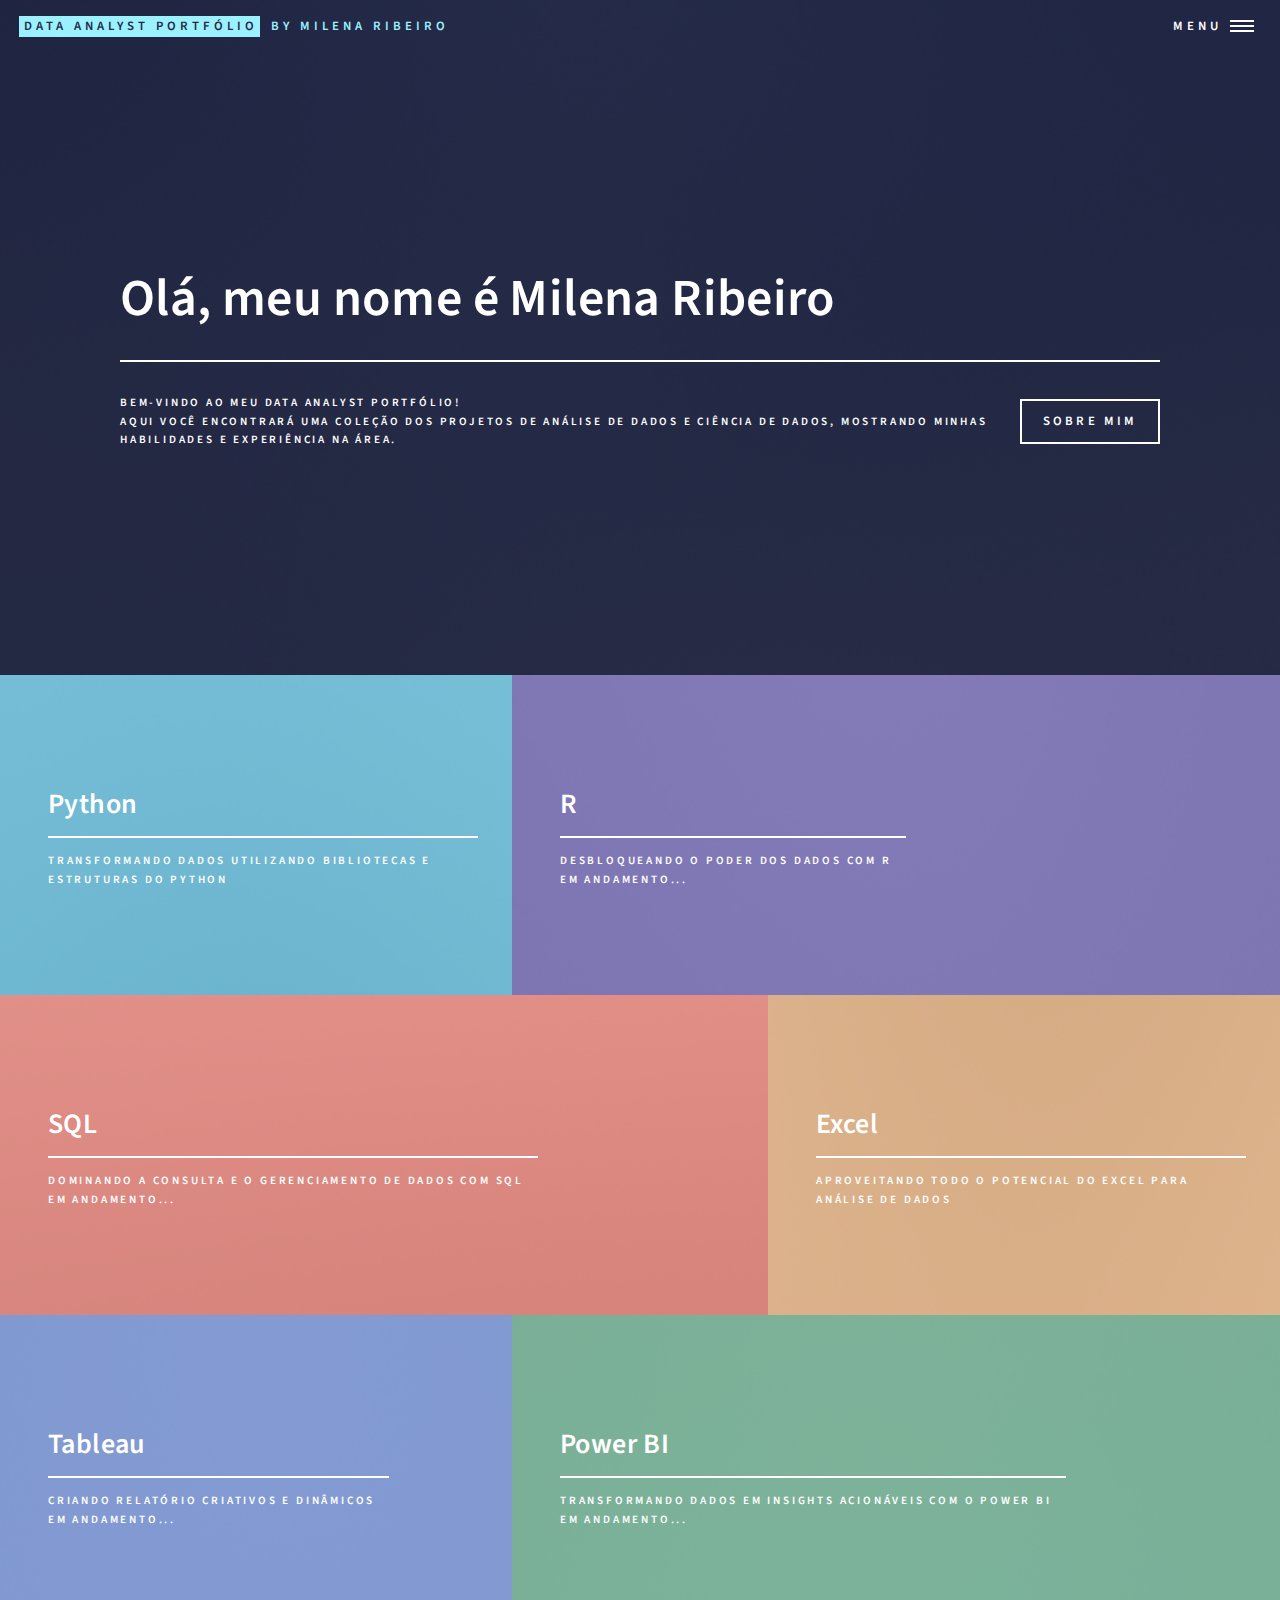
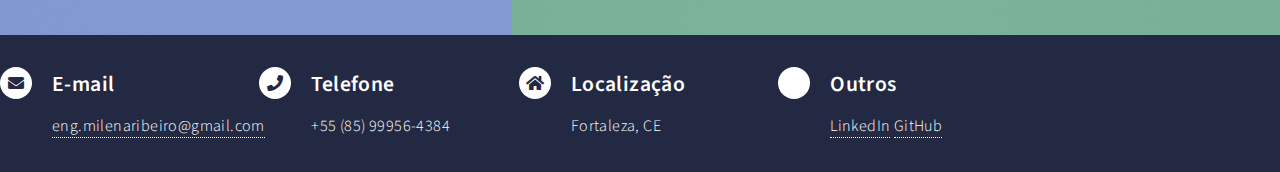
==== commit 2d861362: "Deleted unused files and added readme" ====
--- a/index.html
+++ b/index.html
@@ -80,6 +80,7 @@
 									</span>
 									<header class="major">
 										<h3><a href="r.html" class="link">R</a></h3>
+										<p>Desbloqueando o poder dos dados com R</p>
 										<p>Em andamento...</p>
 									</header>
 								</article>
@@ -90,6 +91,7 @@
 									<header class="major">
 										<h3><a href="sql.html" class="link">SQL</a></h3>
 										<p>Dominando a consulta e o gerenciamento de dados com SQL</p>
+										<p>Em andamento...</p>
 									</header>
 								</article>
 								<article>
@@ -107,6 +109,7 @@
 									</span>
 									<header class="major">
 										<h3><a href="tableau.html" target="_blank" class="link">Tableau</a></h3>
+										<p>Criando relatório criativos e dinâmicos</p>
 										<p>Em andamento...</p>
 									</header>
 								</article>
@@ -117,6 +120,7 @@
 									<header class="major">
 										<h3><a href="powerbi.html" class="link">Power BI</a></h3>
 										<p>Transformando dados em insights acionáveis com o Power BI</p>
+										<p>Em andamento...</p>
 									</header>
 								</article>
 							</section>
--- a/assets/css/main.css
+++ b/assets/css/main.css
@@ -1,10 +1,10 @@
 @import url(fontawesome-all.min.css);
 @import url("https://fonts.googleapis.com/css?family=Source+Sans+Pro:300,300italic,600,600italic");
 
-/*
-	Forty by HTML5 UP
-	html5up.net | @ajlkn
-	Free for personal and commercial use under the CCA 3.0 license (html5up.net/license)
+/*
+	Forty by HTML5 UP
+	html5up.net | @ajlkn
+	Free for personal and commercial use under the CCA 3.0 license (html5up.net/license)
 */
 
 html, body, div, span, applet, object,
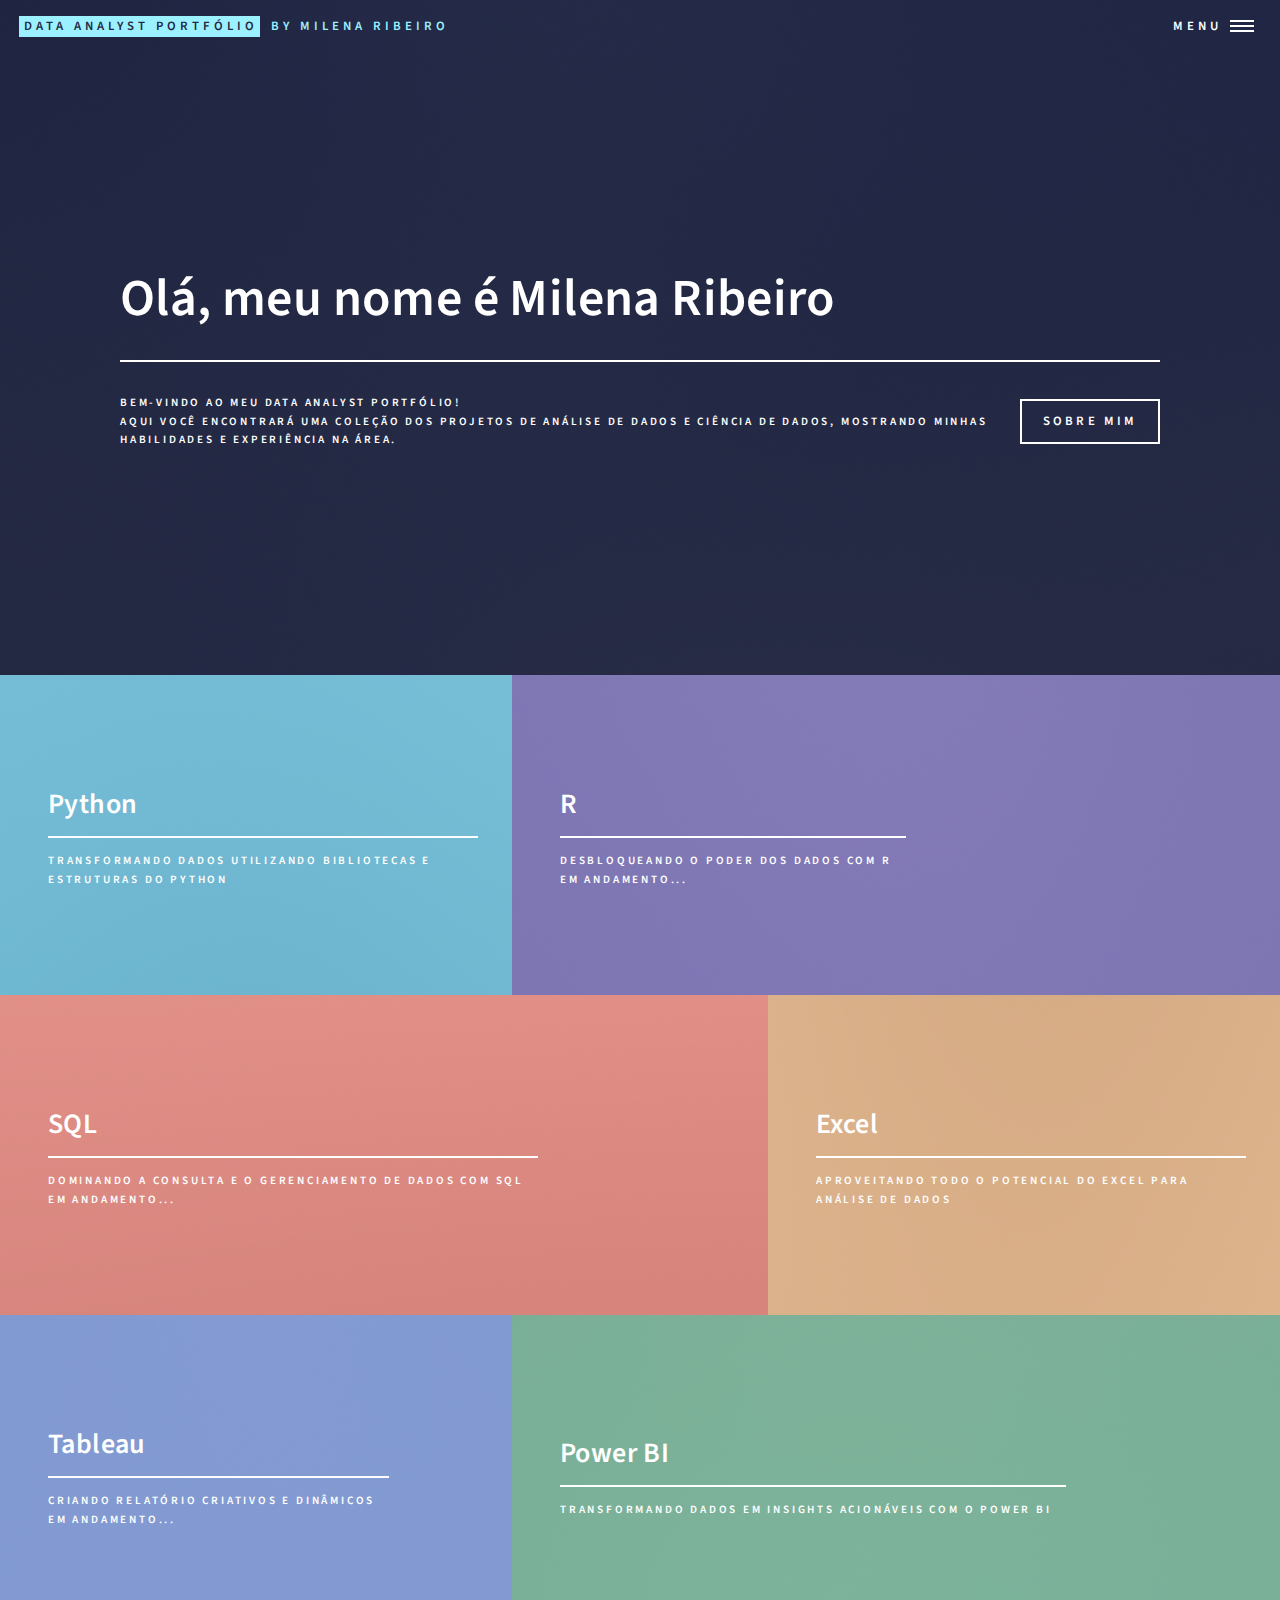
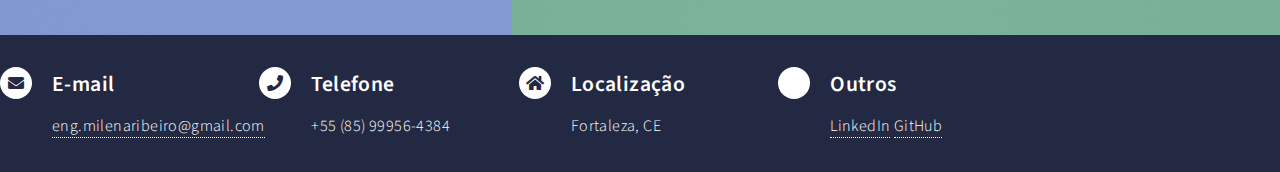
==== commit e9a5f969: "Adicionado projeto Power BI" ====
--- a/index.html
+++ b/index.html
@@ -118,9 +118,8 @@
 										<img src="images/pic06.jpg" alt="" />
 									</span>
 									<header class="major">
-										<h3><a href="powerbi.html" class="link">Power BI</a></h3>
+										<h3><a href="salesbi.html" class="link">Power BI</a></h3>
 										<p>Transformando dados em insights acionáveis com o Power BI</p>
-										<p>Em andamento...</p>
 									</header>
 								</article>
 							</section>
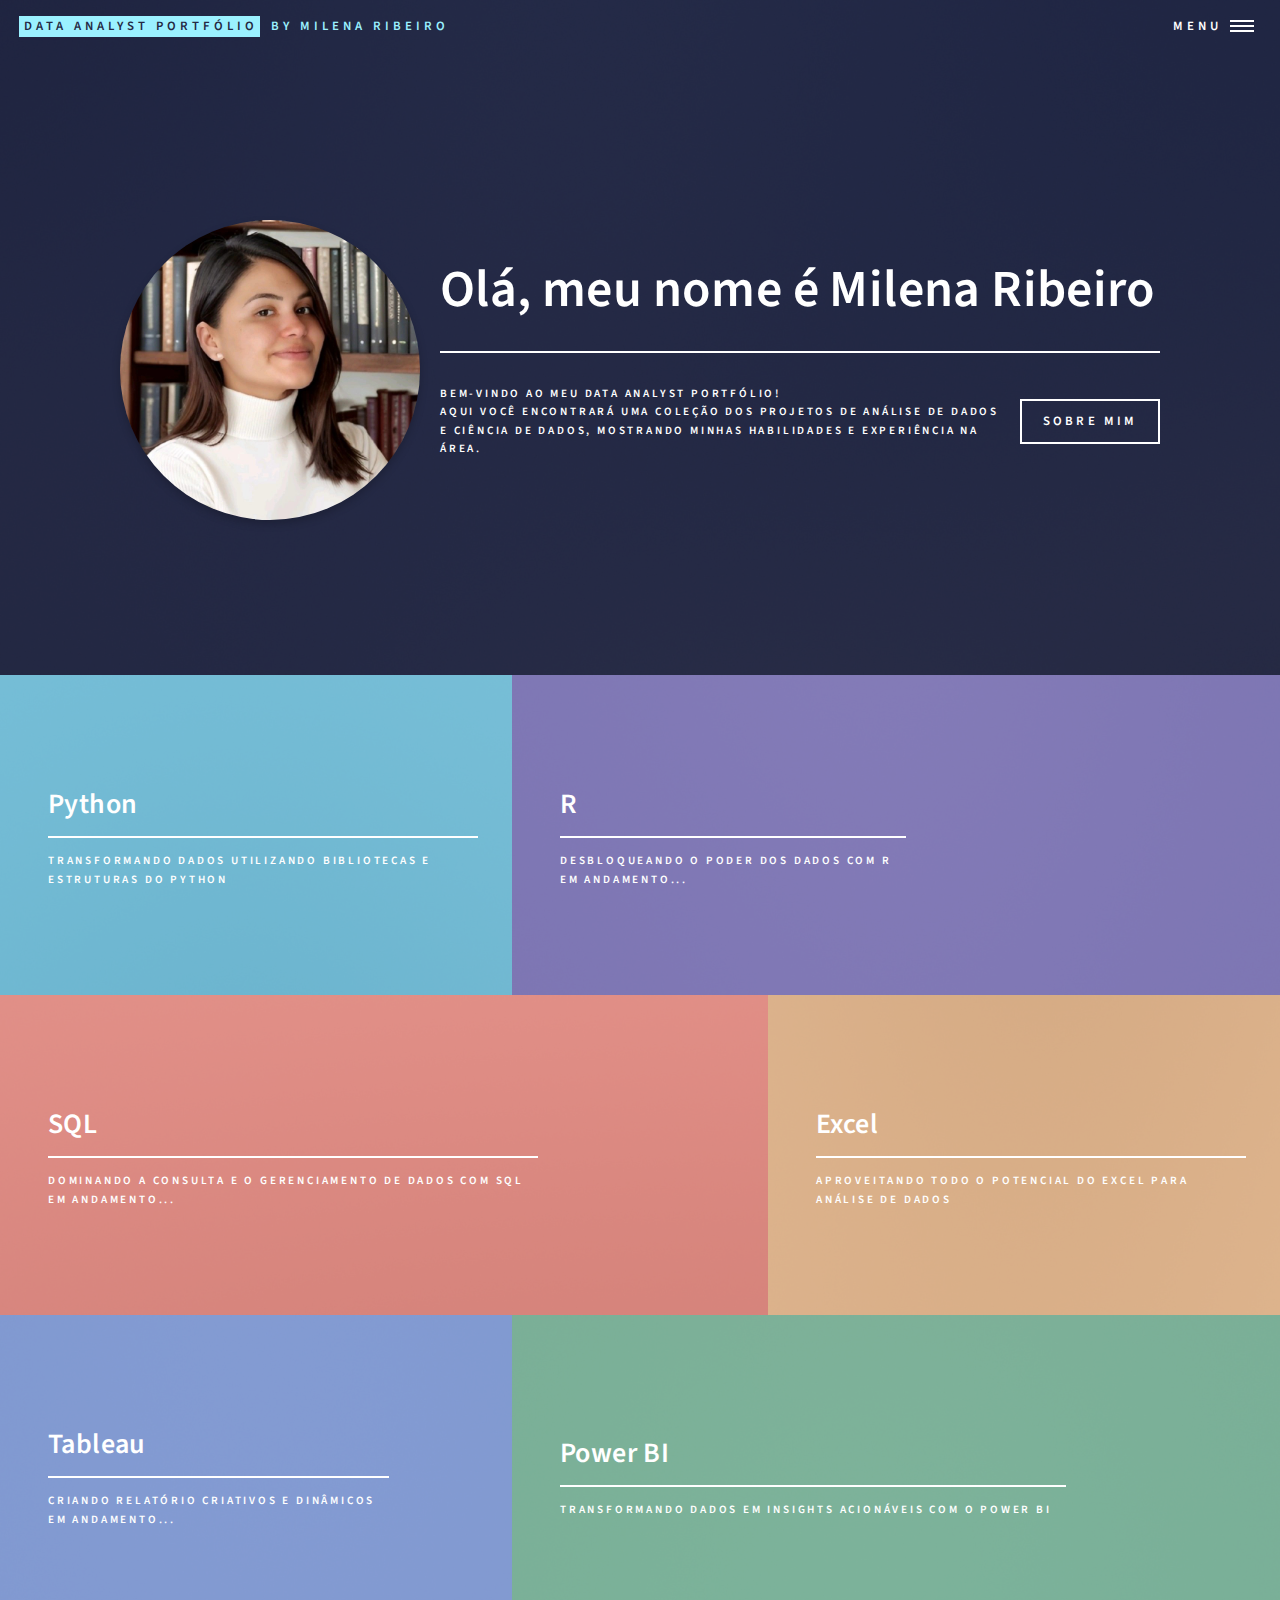
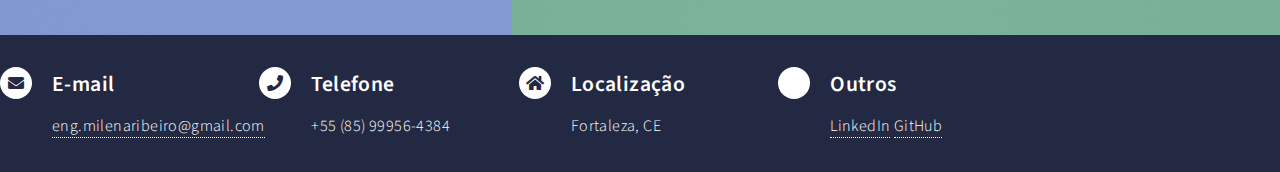
==== commit aa7ba0c4: "Adicionado foto e links" ====
--- a/index.html
+++ b/index.html
@@ -35,19 +35,22 @@
 								<button class="dropbtn">Projetos</button>
   								<div class="dropup-content">
 										<a href="python.html">Python</a>
-										<a href="r.html">R</a>
-										<a href="sql.html">SQL</a>
 										<a href="excel.html">Excel</a>
-										<a href="tableau.html" target="_blank" class="link">Tableau</a>
-										<a href="powerbi.html">Power BI</a>
+										<a href="salesbi.html">Power BI</a>
 								</div>
 							 </div>	
 						</ul>	 						
 					</nav>
 
-				<!-- Banner -->
-					<section id="banner" class="major">
-						<div class="inner">
+			<!-- Banner -->
+			<section id="banner" class="major">
+				<div class="inner">
+					<div class="banner-content">
+						<!-- Foto -->
+						<img src="images/minha_foto.jpeg" alt="Minha Foto" class="profile-photo">
+						
+						<!-- Texto -->
+						<div class="text-content">
 							<header class="major">
 								<h1>Olá, meu nome é Milena Ribeiro</h1>
 							</header>
@@ -58,7 +61,9 @@
 								</ul>
 							</div>
 						</div>
-					</section>
+					</div>
+				</div>
+			</section>
 
 				<!-- Main -->
 					<div id="main">
@@ -79,7 +84,7 @@
 										<img src="images/pic02.jpg" alt="" />
 									</span>
 									<header class="major">
-										<h3><a href="r.html" class="link">R</a></h3>
+										<h3><a href="r.html">R</a></h3>
 										<p>Desbloqueando o poder dos dados com R</p>
 										<p>Em andamento...</p>
 									</header>
@@ -89,7 +94,7 @@
 										<img src="images/pic03.jpg" alt="" />
 									</span>
 									<header class="major">
-										<h3><a href="sql.html" class="link">SQL</a></h3>
+										<h3><a href="sql.html">SQL</a></h3>
 										<p>Dominando a consulta e o gerenciamento de dados com SQL</p>
 										<p>Em andamento...</p>
 									</header>
@@ -108,7 +113,7 @@
 										<img src="images/pic05.jpg" alt="" />
 									</span>
 									<header class="major">
-										<h3><a href="tableau.html" target="_blank" class="link">Tableau</a></h3>
+										<h3><a href="tableau.html" target="_blank">Tableau</a></h3>
 										<p>Criando relatório criativos e dinâmicos</p>
 										<p>Em andamento...</p>
 									</header>
--- a/assets/css/main.css
+++ b/assets/css/main.css
@@ -3375,6 +3375,20 @@
 
 /* Banner */
 
+	#banner .banner-content {
+		display: flex;
+		align-items: center;
+		gap: 20px; 
+	}
+
+	#banner .profile-photo {
+		width: 300px; 
+		height: 300px;
+		border-radius: 50%; 
+		object-fit: cover; 
+		box-shadow: 0 4px 8px rgba(0, 0, 0, 0.2); 
+	}
+
 	#banner {
 		-moz-align-items: center;
 		-webkit-align-items: center;
@@ -3949,4 +3963,4 @@
 			transform: none;
 			opacity: 1;
 			visibility: visible;
-		}+		}
--- a/assets/css/noscript.css
+++ b/assets/css/noscript.css
@@ -20,4 +20,4 @@
 		-ms-transform: none;
 		transform: none;
 		opacity: 1;
-	}+	}
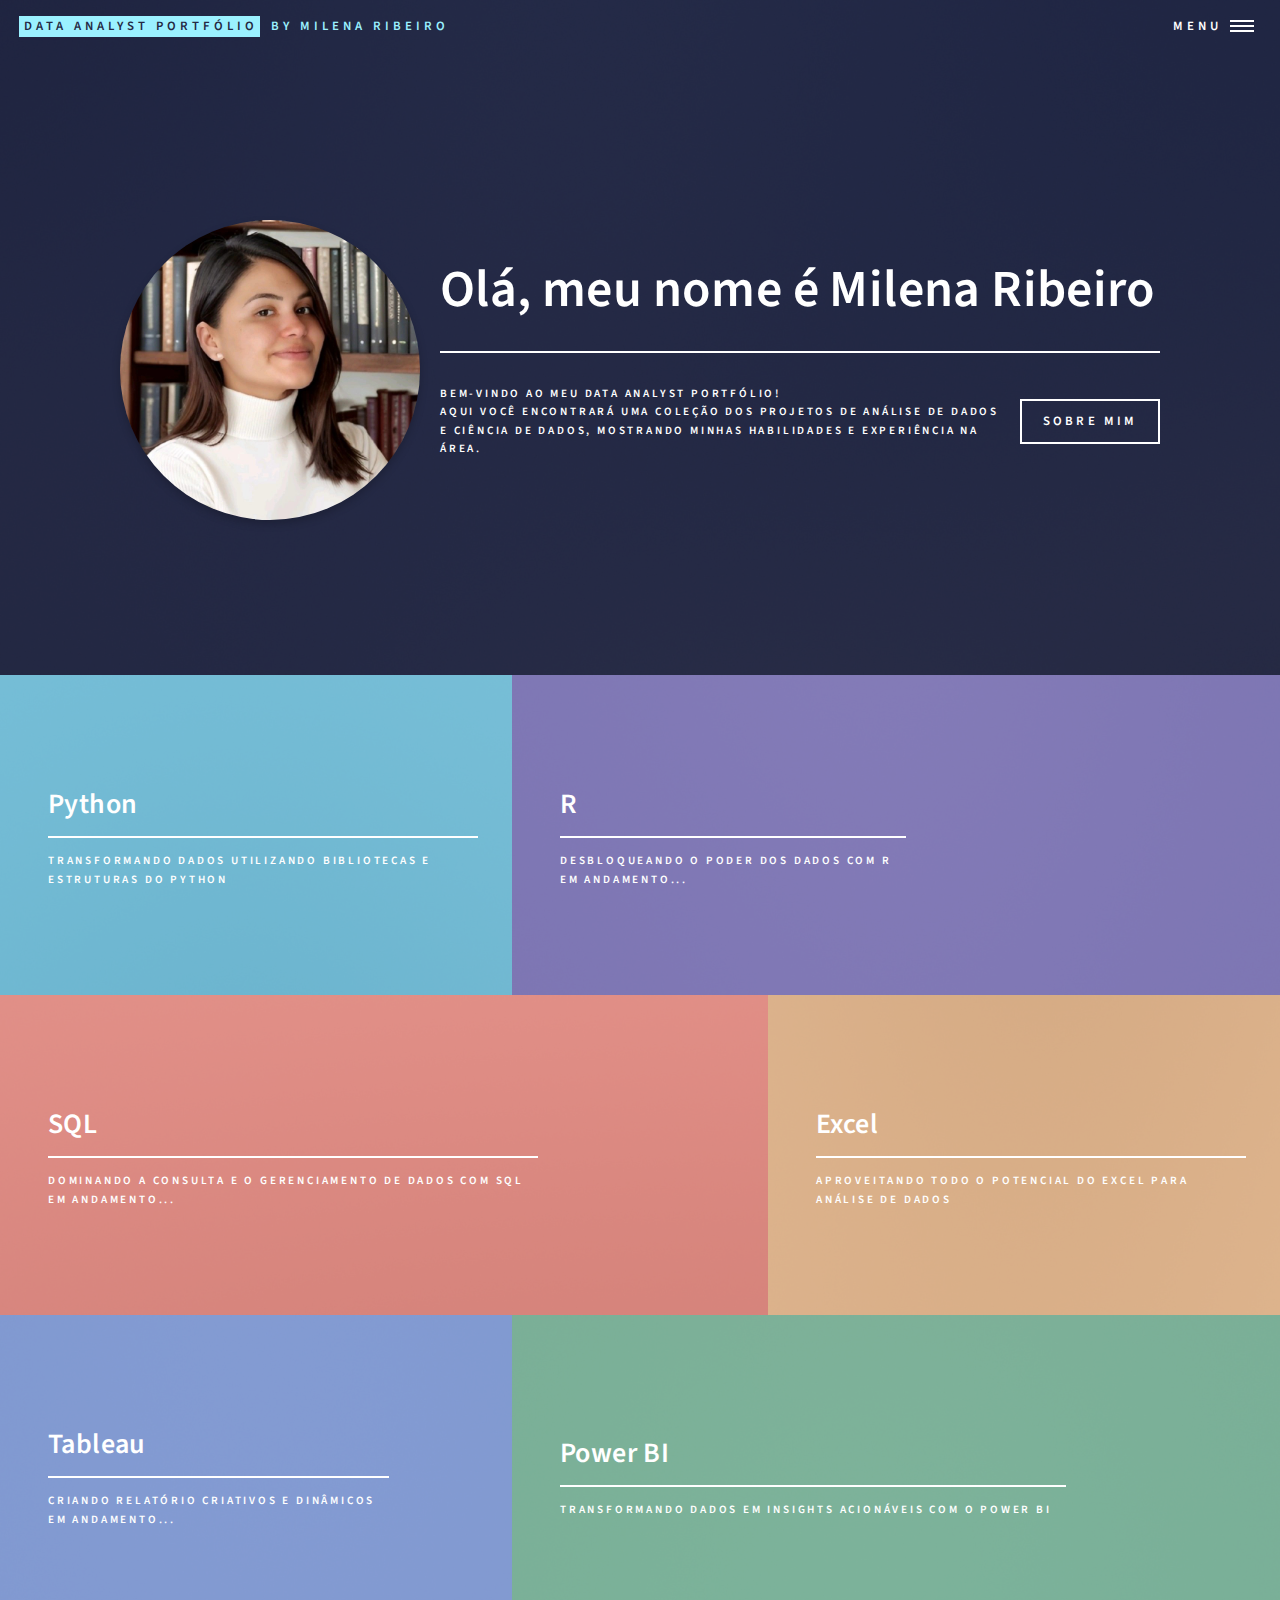
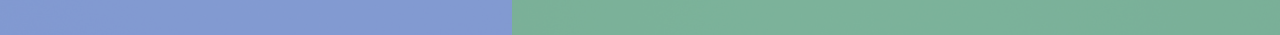
==== commit f92e8388: "Resposividade da página principal" ====
--- a/index.html
+++ b/index.html
@@ -170,7 +170,7 @@
 								</form>
 							</section>-->
 							
-						</div>
+						<!-- </div>
 					</section>
 					<p></p>
 					<footer id="footer">
@@ -211,7 +211,7 @@
 
 						
 						
-					</section>
+					</section> -->
 
 				<!-- Footer -->
 					<!--<footer id="footer">
--- a/assets/css/main.css
+++ b/assets/css/main.css
@@ -2903,6 +2903,7 @@
 
 /* Contact Method */
 
+
 	.contact-method {
 		margin: 0 0 2em 0;
 		padding-left: 3.25em;
@@ -3375,19 +3376,37 @@
 
 /* Banner */
 
-	#banner .banner-content {
-		display: flex;
-		align-items: center;
-		gap: 20px; 
-	}
-
-	#banner .profile-photo {
-		width: 300px; 
-		height: 300px;
-		border-radius: 50%; 
-		object-fit: cover; 
-		box-shadow: 0 4px 8px rgba(0, 0, 0, 0.2); 
-	}
+#banner .banner-content {
+    display: flex;
+    align-items: center;
+    gap: 20px;
+
+}
+
+#banner .profile-photo {
+    width: 300px;
+    height: 300px;
+    border-radius: 50%;
+    object-fit: cover;
+    box-shadow: 0 4px 8px rgba(0, 0, 0, 0.2);
+}
+
+/* Estilos para telas menores */
+@media (max-width: 768px) {
+    #banner .banner-content {
+        flex-direction: column; /* Empilha os elementos em telas pequenas */
+        align-items: center; /* Centraliza os itens */
+    }
+    #banner .profile-photo {
+        width: 200px; /* Reduz o tamanho da foto */
+        height: 200px;
+    }
+
+    #banner .text-content {
+        text-align: center; /* Centraliza o texto */
+    }
+
+}
 
 	#banner {
 		-moz-align-items: center;
@@ -3637,87 +3656,98 @@
 
 /* Contact */
 
-	#contact {
-		border-bottom: solid 1px rgba(212, 212, 255, 0.1);
-		overflow-x: hidden;
-	}
-
-		#contact > .inner {
-			display: -moz-flex;
-			display: -webkit-flex;
-			display: -ms-flex;
-			display: flex;
-			padding: 0 !important;
-		}
-
-			#contact > .inner > :nth-child(2n - 1) {
-				padding: 4em 3em 2em 0 ;
-				border-right: solid 1px rgba(212, 212, 255, 0.1);
-				width: 60%;
-			}
-
-			#contact > .inner > :nth-child(2n) {
-				padding-left: 3em;
-				width: 40%;
-			}
-
-			#contact > .inner > .split {
-				padding: 0;
-			}
-
-				#contact > .inner > .split > * {
-					padding: 3em 0 1em 3em ;
-					position: relative;
-				}
-
-					#contact > .inner > .split > *:before {
-						border-top: solid 1px rgba(212, 212, 255, 0.1);
-						content: '';
-						display: block;
-						margin-left: -3em;
-						position: absolute;
-						top: 0;
-						width: calc(100vw + 3em);
-					}
-
-				#contact > .inner > .split > :first-child:before {
-					display: none;
-				}
-
-		@media screen and (max-width: 980px) {
-
-			#contact > .inner {
-				display: block;
-			}
-
-				#contact > .inner > :nth-child(2n - 1) {
-					padding: 4em 0 2em 0 ;
-					border-right: 0;
-					width: 100%;
-				}
-
-				#contact > .inner > :nth-child(2n) {
-					padding-left: 0;
-					width: 100%;
-				}
-
-				#contact > .inner > .split > * {
-					padding: 3em 0 1em 0 ;
-				}
-
-				#contact > .inner > .split > :first-child:before {
-					display: block;
-				}
-
-		}
-
-		@media screen and (max-width: 736px) {
-
-			#contact > .inner > :nth-child(2n - 1) {
-				padding: 3em 0 1em 0 ;
-			}
-
-		}
+#contact {
+    border-bottom: solid 1px rgba(212, 212, 255, 0.1);
+    overflow-x: hidden;
+}
+
+#contact > .inner {
+    display: flex;
+    flex-wrap: wrap; /* Permite que os itens se ajustem em linhas em telas menores */
+    padding: 0 !important;
+    gap: 2rem; /* Adiciona espaçamento entre os elementos */
+}
+
+#contact > .inner > :nth-child(2n - 1) {
+    padding: 4em 3em 2em 0;
+    border-right: solid 1px rgba(212, 212, 255, 0.1);
+    width: 60%;
+}
+
+#contact > .inner > :nth-child(2n) {
+    padding-left: 3em;
+    width: 40%;
+}
+
+#contact > .inner > .split {
+    padding: 0;
+    display: flex;
+    flex-wrap: wrap; /* Ajuste para conteúdo interno */
+    gap: 1rem; /* Espaçamento interno */
+}
+
+#contact > .inner > .split > * {
+    padding: 3em 0 1em 3em;
+    position: relative;
+    width: 100%; /* Cada item ocupa toda a largura em mobile */
+}
+
+#contact > .inner > .split > *:before {
+    border-top: solid 1px rgba(212, 212, 255, 0.1);
+    content: '';
+    display: block;
+    margin-left: -3em;
+    position: absolute;
+    top: 0;
+    width: calc(100vw + 3em);
+}
+
+#contact > .inner > .split > :first-child:before {
+    display: none;
+}
+
+/* Ajuste para telas menores que 980px */
+@media screen and (max-width: 980px) {
+    #contact > .inner {
+        display: block;
+    }
+
+    #contact > .inner > :nth-child(2n - 1) {
+        padding: 4em 0 2em 0;
+        border-right: 0;
+        width: 100%; /* Ocupa 100% da largura */
+    }
+
+    #contact > .inner > :nth-child(2n) {
+        padding-left: 0;
+        width: 100%; /* Ocupa 100% da largura */
+    }
+
+    #contact > .inner > .split > * {
+        padding: 3em 0 1em 0;
+    }
+
+    #contact > .inner > .split > :first-child:before {
+        display: block;
+    }
+}
+
+/* Ajuste para telas menores que 736px */
+@media screen and (max-width: 736px) {
+    #contact > .inner > :nth-child(2n - 1) {
+        padding: 3em 0 1em 0;
+    }
+
+    #contact > .inner > .split > * {
+        padding: 2em 0 1em 0;
+        text-align: center; /* Centraliza o texto no mobile */
+    }
+
+    #contact > .inner > .split > *:before {
+        margin-left: 0;
+        width: 100%; /* Alinha a borda ao conteúdo */
+    }
+}
 
 /* Footer */
 
